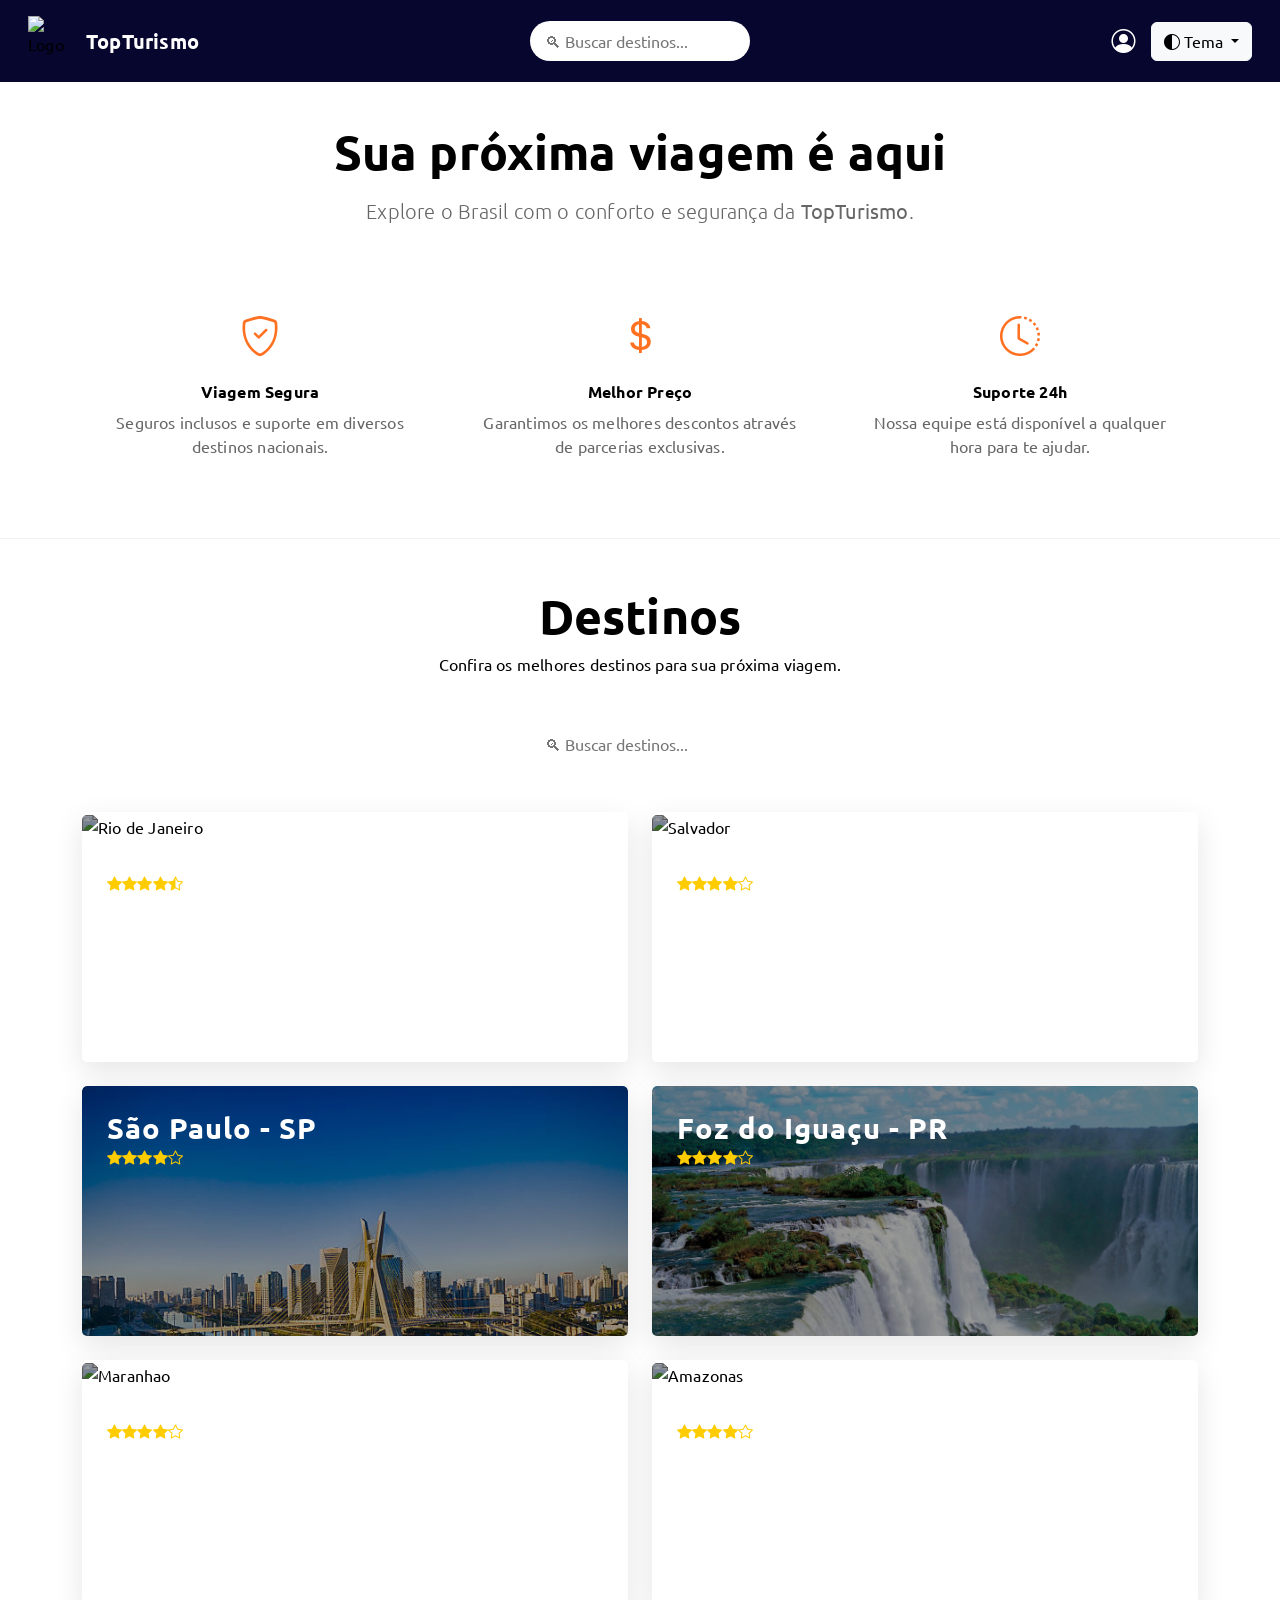
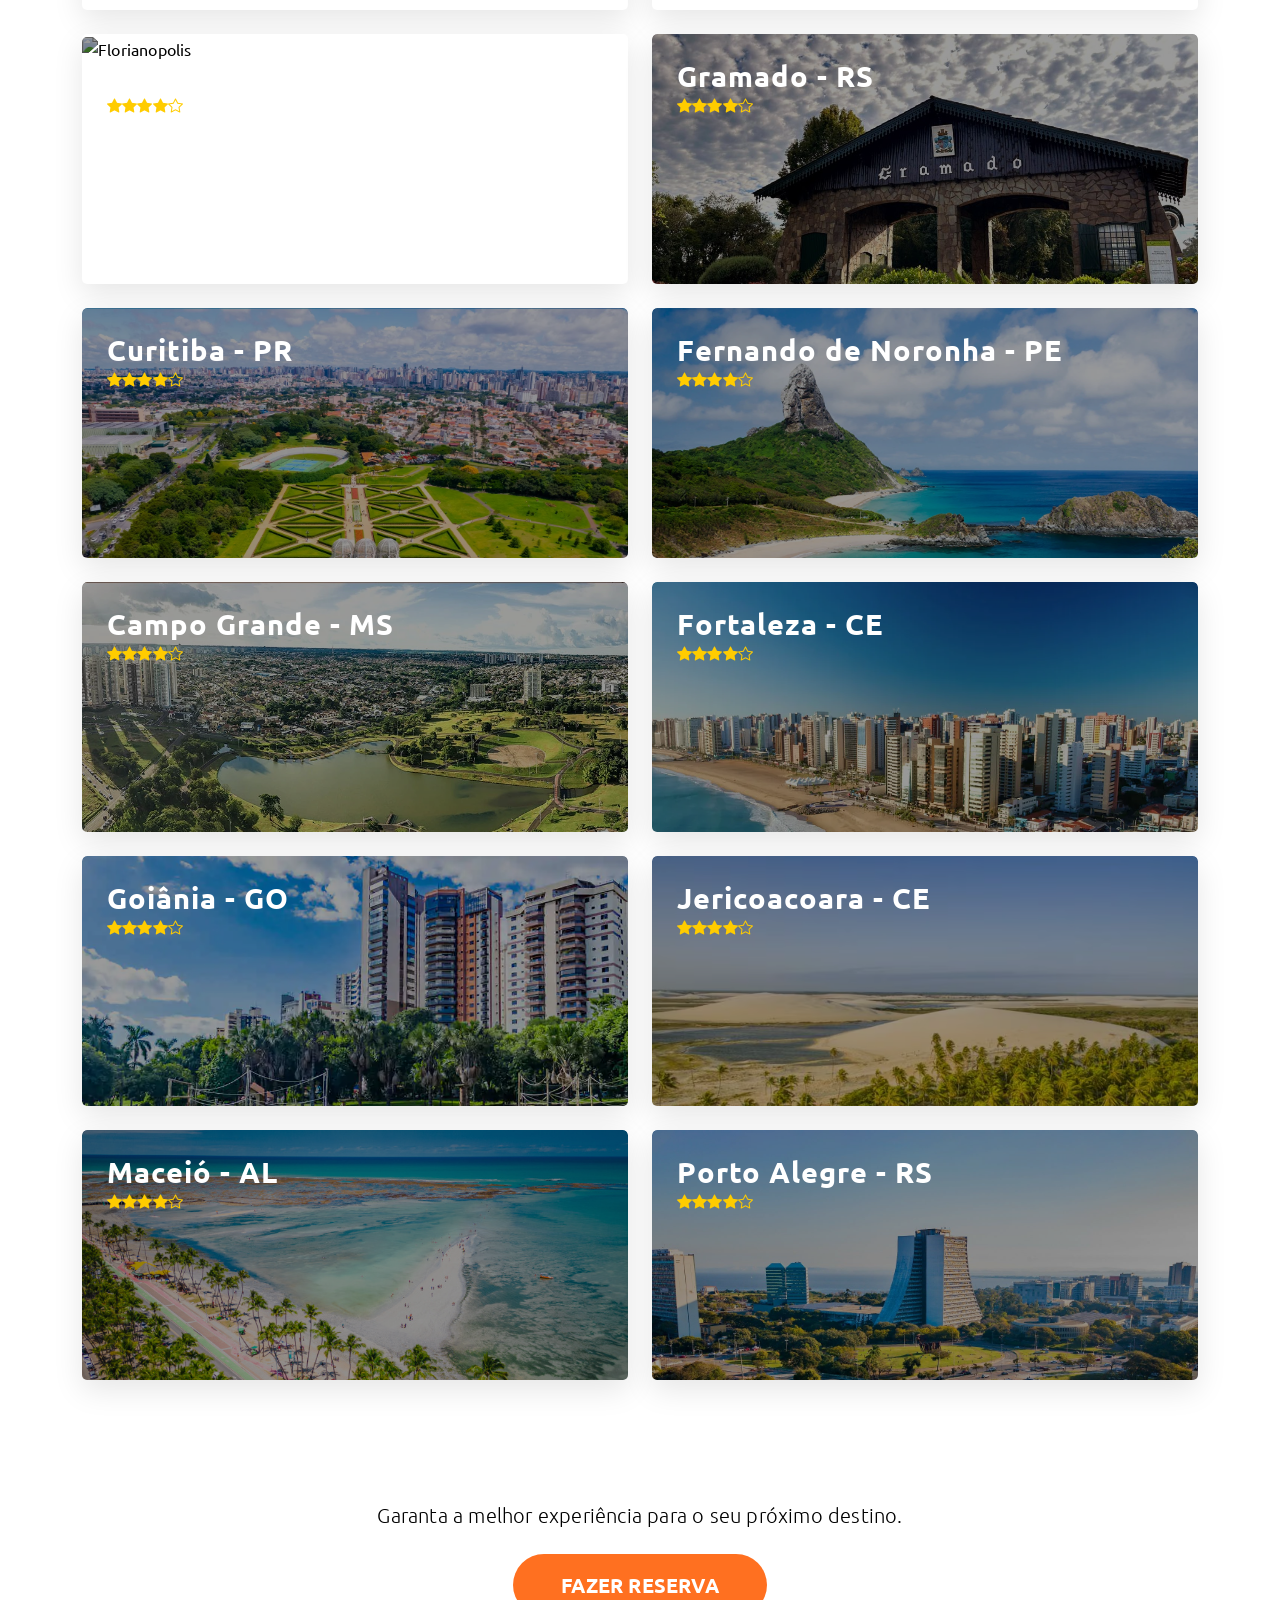
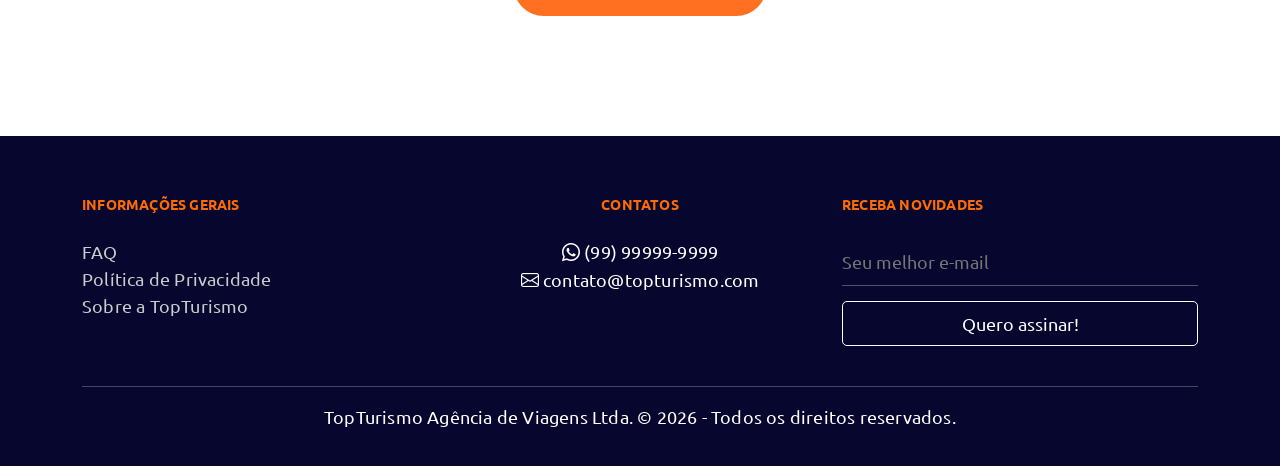
==== index.html @ 8eeac70b "Update index.html" ====
<!DOCTYPE html>
<html lang="pt-BR">

<head>
    <meta charset="UTF-8">
    <meta name="viewport" content="width=device-width, initial-scale=1.0">
    <link href="https://cdn.jsdelivr.net/npm/bootstrap@5.3.3/dist/css/bootstrap.min.css" rel="stylesheet">
    <link rel="stylesheet" href="./assets/css/style.css">
    <link rel="stylesheet" href="https://cdn.jsdelivr.net/npm/bootstrap-icons@1.11.3/font/bootstrap-icons.min.css">
    <link rel="shortcut icon" href="./assets/imagens/logo-favicon.ico" type="image/x-icon">
    <title>TopTurismo - Reserva de Viagens</title>
</head>

<body>
    <header>
        <nav class="navbar fixed-top navbar-expand-lg custom-bg p-3">
            <div class="container-fluid d-flex align-items-center flex-wrap">
                <div class="d-flex align-items-center">
                    <img src="./assets/imagens/logo-white.png" width="50" height="50" alt="Logo">
                    <a href="index.html" class="text-a ms-2 logo-texto">TopTurismo</a>
                </div>

                <div class="mx-auto busca-container">
                    <div class="busca-caixa">
                        <input type="text" placeholder="🔍︎ Buscar destinos...">
                    </div>
                </div>

                <div class="d-flex align-items-center ms-auto gap-3">
                    <a href="./pages/cadastro.html" class="text-white fs-4 user-icon">
                        <i class="bi bi-person-circle"></i>
                    </a>

                    <div class="dropdown">
                        <button class="btn btn-light dropdown-toggle" type="button" id="temaMenu"
                            data-bs-toggle="dropdown">
                            <i class="bi bi-circle-half"></i> Tema
                        </button>
                        <ul class="dropdown-menu dropdown-menu-end">
                            <li><a class="dropdown-item" onclick="setTheme('light')"><i
                                        class="bi bi-sun-fill me-2"></i>Claro</a></li>
                            <li><a class="dropdown-item" onclick="setTheme('dark')"><i
                                        class="bi bi-moon-fill me-2"></i>Escuro</a></li>
                        </ul>
                    </div>
                </div>
            </div>
        </nav>
    </header>

    <main>
        <section class="mt-5 p-0"> <!-- Carrossel -->
            <div id="myCarousel" class="carousel slide carousel-fade" data-bs-ride="carousel">
                <div class="carousel-indicators">
                    <button type="button" data-bs-target="#myCarousel" data-bs-slide-to="0" class="active"></button>
                    <button type="button" data-bs-target="#myCarousel" data-bs-slide-to="1"></button>
                    <button type="button" data-bs-target="#myCarousel" data-bs-slide-to="2"></button>
                    <button type="button" data-bs-target="#myCarousel" data-bs-slide-to="3"></button>
                    <button type="button" data-bs-target="#myCarousel" data-bs-slide-to="4"></button>
                    <button type="button" data-bs-target="#myCarousel" data-bs-slide-to="5"></button>
                </div>
                <div class="carousel-inner">
                    <div class="carousel-item active">
                        <img src="./assets/imagens/rio-de-janeiro.jpg" class="img-opacidade w-100" alt="Rio">
                        <div class="carousel-caption">
                            <h3>Rio de Janeiro</h3>
                        </div>
                    </div>
                    <div class="carousel-item">
                        <img src="./assets/imagens/salvador.jpg" class="img-opacidade w-100" alt="Salvador">
                        <div class="carousel-caption">
                            <h3>Salvador</h3>
                        </div>
                    </div>
                    <div class="carousel-item">
                        <img src="./assets/imagens/maranhao.jpg" class="img-opacidade w-100" alt="Maranhão">
                        <div class="carousel-caption">
                            <h3>Maranhão</h3>
                        </div>
                    </div>
                    <div class="carousel-item">
                        <img src="./assets/imagens/amazonia.jpg" class="img-opacidade w-100" alt="Maranhão">
                        <div class="carousel-caption">
                            <h3>Amazonas</h3>
                        </div>
                    </div>
                    <div class="carousel-item">
                        <img src="./assets/imagens/florianopolis.jpg" class="img-opacidade w-100" alt="Maranhão">
                        <div class="carousel-caption">
                            <h3>Santa Catarina</h3>
                        </div>
                    </div>
                    <div class="carousel-item">
                        <img src="./assets/imagens/parana.jpg" class="img-opacidade w-100" alt="Maranhão">
                        <div class="carousel-caption">
                            <h3>Paraná</h3>
                        </div>
                    </div>
                </div>
                <button class="carousel-control-prev" type="button" data-bs-target="#myCarousel" data-bs-slide="prev">
                    <span class="carousel-control-prev-icon"></span>
                </button>
                <button class="carousel-control-next" type="button" data-bs-target="#myCarousel" data-bs-slide="next">
                    <span class="carousel-control-next-icon"></span>
                </button>
            </div>
        </section>

        <section class="secao-intro py-5"> <!-- Seção introdutoria -->
            <div class="container text-center">
                <div class="row justify-content-center">
                    <div class="col-md-8 mb-5">
                        <h2 class="display-5 fw-bold secao-intro-h2">Sua próxima viagem é aqui</h2>
                        <p class="lead mt-3">Explore o Brasil com o conforto e segurança da <strong>TopTurismo</strong>.
                        </p>
                    </div>
                </div>

                <div class="row g-4">
                    <div class="col-md-4">
                        <div class="p-3">
                            <i class="bi bi-shield-check fs-1 text-custom-orange"></i>
                            <h4 class="mt-3">Viagem Segura</h4>
                            <p>Seguros inclusos e suporte em diversos destinos nacionais.</p>
                        </div>
                    </div>
                    <div class="col-md-4">
                        <div class="p-3">
                            <i class="bi bi-currency-dollar fs-1 text-custom-orange"></i>
                            <h4 class="mt-3">Melhor Preço</h4>
                            <p>Garantimos os melhores descontos através de parcerias exclusivas.</p>
                        </div>
                    </div>
                    <div class="col-md-4">
                        <div class="p-3">
                            <i class="bi bi-clock-history fs-1 text-custom-orange"></i>
                            <h4 class="mt-3">Suporte 24h</h4>
                            <p>Nossa equipe está disponível a qualquer hora para te ajudar.</p>
                        </div>
                    </div>
                </div>
            </div>
        </section>

        <section id="destinos" class="py-5"> <!-- Destinos -->
            <div class="container">
                <h2 class="display-5 fw-bold secao-intro-h2 text-center">Destinos</h2>
                <p class="text-center mb-5">Confira os melhores destinos para sua próxima viagem.</p>
                <div class="busca-caixa text-center mb-5">
                    <input type="text" placeholder="🔍︎ Buscar destinos...">
                </div>

                <div class="row">
                    <div class="col-md-6 mb-4"> <!-- Destino 1 -->
                        <div class="card h-100 card-destino-custom">
                            <div class="card-img-container">
                                <img class="card-img-top" src="./assets/imagens/rio-de-janeiro.jpg"
                                    alt="Rio de Janeiro">

                                <div class="card-info-fixa">
                                    <h5 class="nome-destino-overlay">Rio de Janeiro - RJ</h5>
                                    <div class="avaliacao-estrelas">
                                        <i class="bi bi-star-fill"></i><i class="bi bi-star-fill"></i><i
                                            class="bi bi-star-fill"></i><i class="bi bi-star-fill"></i><i
                                            class="bi bi-star-half"></i>
                                    </div>
                                </div>

                                <div class="card-overlay">
                                    <div class="overlay-conteudo">
                                        <p class="descricao-destino">
                                            A Cidade Maravilhosa te espera com o Cristo Redentor, praias icônicas como
                                            Copacabana e o pôr do sol inesquecível no Arpoador.
                                            <br> Brasília → Rio de Janeiro ≈ 932 km.
                                        </p>
                                        <a href="./pages/reservas.html" class="btn btn-custom">Reservar</a>
                                    </div>
                                </div>
                            </div>
                        </div>
                    </div>

                    <div class="col-md-6 mb-4"> <!-- Destino 2 -->
                        <div class="card h-100 card-destino-custom">
                            <div class="card-img-container">
                                <img class="card-img-top" src="./assets/imagens/salvador.jpg" alt="Salvador">

                                <div class="card-info-fixa">
                                    <h5 class="nome-destino-overlay">Salvador - BA</h5>
                                    <div class="avaliacao-estrelas">
                                        <i class="bi bi-star-fill"></i><i class="bi bi-star-fill"></i><i
                                            class="bi bi-star-fill"></i><i class="bi bi-star-fill"></i><i
                                            class="bi bi-star"></i>
                                    </div>
                                </div>

                                <div class="card-overlay">
                                    <div class="overlay-conteudo">
                                        <p class="descricao-destino">Mergulhe na energia da Bahia: do colorido histórico
                                            do Pelourinho à culinária única e as águas mornas da Praia do Forte. <br>
                                            Brasília → Salvador ≈ 1.058 km.</p>
                                        <a href="./pages/reservas.html" class="btn btn-custom">Reservar</a>
                                    </div>
                                </div>
                            </div>
                        </div>
                    </div>

                    <div class="col-md-6 mb-4"> <!-- Destino 3 -->
                        <div class="card h-100 card-destino-custom">
                            <div class="card-img-container">
                                <img class="card-img-top" src="./assets/imagens/sao-paulo.jpg" alt="Florianopolis">

                                <div class="card-info-fixa">
                                    <h5 class="nome-destino-overlay">São Paulo - SP</h5>
                                    <div class="avaliacao-estrelas">
                                        <i class="bi bi-star-fill"></i><i class="bi bi-star-fill"></i><i
                                            class="bi bi-star-fill"></i><i class="bi bi-star-fill"></i><i
                                            class="bi bi-star"></i>
                                    </div>
                                </div>

                                <div class="card-overlay">
                                    <div class="overlay-conteudo">
                                        <p class="descricao-destino">A capital que nunca para reúne a melhor gastronomia
                                            do país, cultura pulsante e um dos maiores polos financeiros da América
                                            Latina. <br> Brasília → São Paulo ≈ 875 km.</p>
                                        <a href="./pages/reservas.html" class="btn btn-custom">Reservar</a>
                                    </div>
                                </div>
                            </div>
                        </div>
                    </div>

                    <div class="col-md-6 mb-4"> <!-- Destino 4 -->
                        <div class="card h-100 card-destino-custom">
                            <div class="card-img-container">
                                <img class="card-img-top" src="./assets/imagens/foz-do-iguacu.png" alt="Parana">

                                <div class="card-info-fixa">
                                    <h5 class="nome-destino-overlay">Foz do Iguaçu - PR</h5>
                                    <div class="avaliacao-estrelas">
                                        <i class="bi bi-star-fill"></i><i class="bi bi-star-fill"></i><i
                                            class="bi bi-star-fill"></i><i class="bi bi-star-fill"></i><i
                                            class="bi bi-star"></i>
                                    </div>
                                </div>

                                <div class="card-overlay">
                                    <div class="overlay-conteudo">
                                        <p class="descricao-destino">Prepare-se para a força da natureza nas Cataratas
                                            do Iguaçu, uma das sete maravilhas do mundo, em uma experiência de tirar o
                                            fôlego. <br> Brasília → Foz do Iguaçu ≈ 1.276 km.</p>
                                        <a href="./pages/reservas.html" class="btn btn-custom">Reservar</a>
                                    </div>
                                </div>
                            </div>
                        </div>
                    </div>

                    <div class="col-md-6 mb-4"> <!-- Destino 5 -->
                        <div class="card h-100 card-destino-custom">
                            <div class="card-img-container">
                                <img class="card-img-top" src="./assets/imagens/maranhao.jpg" alt="Maranhao">

                                <div class="card-info-fixa">
                                    <h5 class="nome-destino-overlay">Lençois Maranhenses - MA</h5>
                                    <div class="avaliacao-estrelas">
                                        <i class="bi bi-star-fill"></i><i class="bi bi-star-fill"></i><i
                                            class="bi bi-star-fill"></i><i class="bi bi-star-fill"></i><i
                                            class="bi bi-star"></i>
                                    </div>
                                </div>

                                <div class="card-overlay">
                                    <div class="overlay-conteudo">
                                        <p class="descricao-destino">Um deserto de areias brancas repleto de lagoas
                                            cristalinas. Um cenário surreal e exclusivo no coração do Nordeste
                                            brasileiro. <br> Brasília → Lençois Maranhenses ≈ 1.526 km.</p>
                                        <a href="./pages/reservas.html" class="btn btn-custom">Reservar</a>
                                    </div>
                                </div>
                            </div>
                        </div>
                    </div>

                    <div class="col-md-6 mb-4"> <!-- Destino 6 -->
                        <div class="card h-100 card-destino-custom">
                            <div class="card-img-container">
                                <img class="card-img-top" src="./assets/imagens/amazonia.jpg" alt="Amazonas">

                                <div class="card-info-fixa">
                                    <h5 class="nome-destino-overlay">Manaus - AM</h5>
                                    <div class="avaliacao-estrelas">
                                        <i class="bi bi-star-fill"></i><i class="bi bi-star-fill"></i><i
                                            class="bi bi-star-fill"></i><i class="bi bi-star-fill"></i><i
                                            class="bi bi-star"></i>
                                    </div>
                                </div>

                                <div class="card-overlay">
                                    <div class="overlay-conteudo">
                                        <p class="descricao-destino">A porta de entrada para a maior floresta tropical
                                            do mundo. Conheça o Teatro Amazonas e o encontro mágico das águas. <br>
                                            Brasília → Manaus ≈ 1.937 km.</p>
                                        <a href="./pages/reservas.html" class="btn btn-custom">Reservar</a>
                                    </div>
                                </div>
                            </div>
                        </div>
                    </div>

                    <div class="col-md-6 mb-4"> <!-- Destino 7 -->
                        <div class="card h-100 card-destino-custom">
                            <div class="card-img-container">
                                <img class="card-img-top" src="./assets/imagens/florianopolis.jpg" alt="Florianopolis">

                                <div class="card-info-fixa">
                                    <h5 class="nome-destino-overlay">Florianópolis - SC</h5>
                                    <div class="avaliacao-estrelas">
                                        <i class="bi bi-star-fill"></i><i class="bi bi-star-fill"></i><i
                                            class="bi bi-star-fill"></i><i class="bi bi-star-fill"></i><i
                                            class="bi bi-star"></i>
                                    </div>
                                </div>

                                <div class="card-overlay">
                                    <div class="overlay-conteudo">
                                        <p class="descricao-destino">A Ilha da Magia combina infraestrutura moderna com
                                            mais de 40 praias paradisíacas, trilhas naturais e o melhor do surfe. <br>
                                            Brasília → Florianópolis ≈ 1.315 km.</p>
                                        <a href="./pages/reservas.html" class="btn btn-custom">Reservar</a>
                                    </div>
                                </div>
                            </div>
                        </div>
                    </div>

                    <div class="col-md-6 mb-4"> <!-- Destino 8 -->
                        <div class="card h-100 card-destino-custom">
                            <div class="card-img-container">
                                <img class="card-img-top" src="./assets/imagens/gramado.jpg" alt="Florianopolis">

                                <div class="card-info-fixa">
                                    <h5 class="nome-destino-overlay">Gramado - RS</h5>
                                    <div class="avaliacao-estrelas">
                                        <i class="bi bi-star-fill"></i><i class="bi bi-star-fill"></i><i
                                            class="bi bi-star-fill"></i><i class="bi bi-star-fill"></i><i
                                            class="bi bi-star"></i>
                                    </div>
                                </div>

                                <div class="card-overlay">
                                    <div class="overlay-conteudo">
                                        <p class="descricao-destino">A Suíça Brasileira encanta com clima frio,
                                            arquitetura europeia e paisagens inesquecíveis na Serra Gaúcha. <br>
                                            Brasília → Gramado ≈ 1.540 km.</p>
                                        <a href="./pages/reservas.html" class="btn btn-custom">Reservar</a>
                                    </div>
                                </div>
                            </div>
                        </div>
                    </div>

                    <div class="col-md-6 mb-4"> <!-- Destino 9 -->
                        <div class="card h-100 card-destino-custom">
                            <div class="card-img-container">
                                <img class="card-img-top" src="./assets/imagens/curitiba.png" alt="Florianopolis">

                                <div class="card-info-fixa">
                                    <h5 class="nome-destino-overlay">Curitiba - PR</h5>
                                    <div class="avaliacao-estrelas">
                                        <i class="bi bi-star-fill"></i><i class="bi bi-star-fill"></i><i
                                            class="bi bi-star-fill"></i><i class="bi bi-star-fill"></i><i
                                            class="bi bi-star"></i>
                                    </div>
                                </div>

                                <div class="card-overlay">
                                    <div class="overlay-conteudo">
                                        <p class="descricao-destino">Referência em urbanismo e qualidade de vida, reúne
                                            parques exuberantes e um inverno encantador.<br>
                                            Brasília → Curitiba ≈ 1.080 km.</p>
                                        <a href="./pages/reservas.html" class="btn btn-custom">Reservar</a>
                                    </div>
                                </div>
                            </div>
                        </div>
                    </div>

                    <div class="col-md-6 mb-4"> <!-- Destino 10 -->
                        <div class="card h-100 card-destino-custom">
                            <div class="card-img-container">
                                <img class="card-img-top" src="./assets/imagens/fernando-de-nornoha.png"
                                    alt="Florianopolis">

                                <div class="card-info-fixa">
                                    <h5 class="nome-destino-overlay">Fernando de Noronha - PE</h5>
                                    <div class="avaliacao-estrelas">
                                        <i class="bi bi-star-fill"></i><i class="bi bi-star-fill"></i><i
                                            class="bi bi-star-fill"></i><i class="bi bi-star-fill"></i><i
                                            class="bi bi-star"></i>
                                    </div>
                                </div>

                                <div class="card-overlay">
                                    <div class="overlay-conteudo">
                                        <p class="descricao-destino">Um paraíso brasileiro com praias cristalinas, vida
                                            marinha exuberante e paisagens de tirar o fôlego.<br>
                                            Brasília → Fernando de Noronha ≈ 2.155 km.</p>
                                        <a href="./pages/reservas.html" class="btn btn-custom">Reservar</a>
                                    </div>
                                </div>
                            </div>
                        </div>
                    </div>

                    <div class="col-md-6 mb-4"> <!-- Destino 11 -->
                        <div class="card h-100 card-destino-custom">
                            <div class="card-img-container">
                                <img class="card-img-top" src="./assets/imagens/campo-grande.png" alt="Campo Grande">

                                <div class="card-info-fixa">
                                    <h5 class="nome-destino-overlay">Campo Grande - MS</h5>
                                    <div class="avaliacao-estrelas">
                                        <i class="bi bi-star-fill"></i><i class="bi bi-star-fill"></i><i
                                            class="bi bi-star-fill"></i><i class="bi bi-star-fill"></i><i
                                            class="bi bi-star"></i>
                                    </div>
                                </div>

                                <div class="card-overlay">
                                    <div class="overlay-conteudo">
                                        <p class="descricao-destino">Porta de entrada para o Pantanal, combina natureza
                                            exuberante, ecoturismo e rica biodiversidade. <br> Brasília → Campo Grande ≈
                                            878 km.</p>
                                        <a href="./pages/reservas.html" class="btn btn-custom">Reservar</a>
                                    </div>
                                </div>
                            </div>
                        </div>
                    </div>

                    <div class="col-md-6 mb-4"> <!-- Destino 12 -->
                        <div class="card h-100 card-destino-custom">
                            <div class="card-img-container">
                                <img class="card-img-top" src="./assets/imagens/Fortaleza.png" alt="Fortaleza">

                                <div class="card-info-fixa">
                                    <h5 class="nome-destino-overlay">Fortaleza - CE</h5>
                                    <div class="avaliacao-estrelas">
                                        <i class="bi bi-star-fill"></i><i class="bi bi-star-fill"></i><i
                                            class="bi bi-star-fill"></i><i class="bi bi-star-fill"></i><i
                                            class="bi bi-star"></i>
                                    </div>
                                </div>

                                <div class="card-overlay">
                                    <div class="overlay-conteudo">
                                        <p class="descricao-destino">A capital do sol encanta com praias vibrantes,
                                            falésias coloridas e a alegria do povo cearense.<br>
                                            Brasília → Fortaleza ≈ 1.688 km.</p>
                                        <a href="./pages/reservas.html" class="btn btn-custom">Reservar</a>
                                    </div>
                                </div>
                            </div>
                        </div>
                    </div>

                    <div class="col-md-6 mb-4"> <!-- Destino 13 -->
                        <div class="card h-100 card-destino-custom">
                            <div class="card-img-container">
                                <img class="card-img-top" src="./assets/imagens/Goiania.png" alt="Goiânia">

                                <div class="card-info-fixa">
                                    <h5 class="nome-destino-overlay">Goiânia - GO</h5>
                                    <div class="avaliacao-estrelas">
                                        <i class="bi bi-star-fill"></i><i class="bi bi-star-fill"></i><i
                                            class="bi bi-star-fill"></i><i class="bi bi-star-fill"></i><i
                                            class="bi bi-star"></i>
                                    </div>
                                </div>

                                <div class="card-overlay">
                                    <div class="overlay-conteudo">
                                        <p class="descricao-destino">Cidade arborizada que une boa gastronomia,
                                            qualidade de vida e clima acolhedor no coração do Brasil. <br>
                                            Brasília → Goiânia ≈ 200 km.</p>
                                        <a href="./pages/reservas.html" class="btn btn-custom">Reservar</a>
                                    </div>
                                </div>
                            </div>
                        </div>
                    </div>

                    <div class="col-md-6 mb-4"> <!-- Destino 14 -->
                        <div class="card h-100 card-destino-custom">
                            <div class="card-img-container">
                                <img class="card-img-top" src="./assets/imagens/Jericoacoara.png" alt="Jericoacoara">

                                <div class="card-info-fixa">
                                    <h5 class="nome-destino-overlay">Jericoacoara - CE</h5>
                                    <div class="avaliacao-estrelas">
                                        <i class="bi bi-star-fill"></i><i class="bi bi-star-fill"></i><i
                                            class="bi bi-star-fill"></i><i class="bi bi-star-fill"></i><i
                                            class="bi bi-star"></i>
                                    </div>
                                </div>

                                <div class="card-overlay">
                                    <div class="overlay-conteudo">
                                        <p class="descricao-destino">Vilarejo paradisíaco cercado por dunas, lagoas
                                            cristalinas e um pôr do sol inesquecível. <br>
                                            Brasília → Jericoacoara ≈ 1.650 km.</p>
                                        <a href="./pages/reservas.html" class="btn btn-custom">Reservar</a>
                                    </div>
                                </div>
                            </div>
                        </div>
                    </div>

                    <div class="col-md-6 mb-4"> <!-- Destino 15 -->
                        <div class="card h-100 card-destino-custom">
                            <div class="card-img-container">
                                <img class="card-img-top" src="./assets/imagens/maceio.jpg" alt="Meceió">

                                <div class="card-info-fixa">
                                    <h5 class="nome-destino-overlay">Maceió - AL</h5>
                                    <div class="avaliacao-estrelas">
                                        <i class="bi bi-star-fill"></i><i class="bi bi-star-fill"></i><i
                                            class="bi bi-star-fill"></i><i class="bi bi-star-fill"></i><i
                                            class="bi bi-star"></i>
                                    </div>
                                </div>

                                <div class="card-overlay">
                                    <div class="overlay-conteudo">
                                        <p class="descricao-destino">O Caribe brasileiro impressiona com águas
                                            azul-esverdeadas, piscinas naturais e praias paradisíacas.<br>
                                            Brasília → Maceió ≈ 1.485 km.</p>
                                        <a href="./pages/reservas.html" class="btn btn-custom">Reservar</a>
                                    </div>
                                </div>
                            </div>
                        </div>
                    </div>

                    <div class="col-md-6 mb-4"> <!-- Destino 16 -->
                        <div class="card h-100 card-destino-custom">
                            <div class="card-img-container">
                                <img class="card-img-top" src="./assets/imagens/porto-alegre.jpg" alt="Porto Alegre">

                                <div class="card-info-fixa">
                                    <h5 class="nome-destino-overlay">Porto Alegre - RS</h5>
                                    <div class="avaliacao-estrelas">
                                        <i class="bi bi-star-fill"></i><i class="bi bi-star-fill"></i><i
                                            class="bi bi-star-fill"></i><i class="bi bi-star-fill"></i><i
                                            class="bi bi-star"></i>
                                    </div>
                                </div>

                                <div class="card-overlay">
                                    <div class="overlay-conteudo">
                                        <p class="descricao-destino">A capital gaúcha reúne tradição, excelente
                                            gastronomia e acesso às famosas vinícolas da Serra.<br>
                                            Brasília → Porto Alegre ≈ 1.620 km.</p>
                                        <a href="./pages/reservas.html" class="btn btn-custom">Reservar</a>
                                    </div>
                                </div>
                            </div>
                        </div>
                    </div>

                </div>
            </div>

        </section>

        <section class="text-center py-5 mb-5" id="reservar">
            <div class="container">
                <div class="row justify-content-center">
                    <div class="col-md-8">
                        <p class="lead mb-4">Garanta a melhor experiência para o seu próximo destino.</p>

                        <a class="btn btn-lg text-white btn-custom px-5 py-3 mb-4" href="./pages/reservas.html">
                            FAZER RESERVA
                        </a>
                    </div>
                </div>
            </div>
        </section>
    </main>

    <footer class="footer-principal">
        <div class="container">
            <div class="row">
                <div class="col-md-4 mb-4">
                    <h5>Informações Gerais</h5>
                    <ul class="footer-links">
                        <li><a href="#">FAQ</a></li>
                        <li><a href="#">Política de Privacidade</a></li>
                        <li><a href="#">Sobre a TopTurismo</a></li>
                    </ul>
                </div>
                <div class="col-md-4 mb-4 text-center">
                    <h5>Contatos</h5>
                    <div class="footer-contato-item"><i class="bi bi-whatsapp"></i> (99) 99999-9999</div>
                    <div class="footer-contato-item"><i class="bi bi-envelope"></i> contato@topturismo.com</div>
                </div>
                <div class="col-md-4 mb-4">
                    <h5>Receba Novidades</h5>
                    <div class="newsletter-form">
                        <input type="email" placeholder="Seu melhor e-mail" class="footer-input">
                        <button class="footer-btn">Quero assinar!</button>
                    </div>
                </div>
            </div>
            <hr class="footer-divisor">
            <div class="text-center footer-bottom">
                <p>TopTurismo Agência de Viagens Ltda. &copy; 2026 - Todos os direitos reservados.</p>
            </div>
        </div>
    </footer>

    <script src="https://cdn.jsdelivr.net/npm/bootstrap@5.3.3/dist/js/bootstrap.bundle.min.js"></script>
    <script src="./assets/js/script.js"></script>
</body>

</html>
---- assets/css/style.css ----
@import url('https://fonts.googleapis.com/css2?family=Ubuntu:wght@300;400;500;700&display=swap');

:root {
  --bg: #ffffff;
  --text: #000000;
  --primary: #070F1F;
  --primary-hover: #06062e;
  --card-bg: #ffffff;
  --btn-bg: #FF6B00;
  --btn-hover: var(--primary-hover);
  --bg-mobile: #fff;
  --border: #000000;
}

.dark-mode {
  --bg: #000000;
  --text: #f5f5f5;
  --primary: #070F1F;
  --primary-hover: #06062e;
  --card-bg: #1A1F2C;
  --btn-bg: #FF6B00;
  --btn-hover: var(--primary-hover);
  --bg-mobile: #070F1F;
  --border: #fff;
}

body {
  background-color: var(--bg);
  color: var(--text);
  font-family: 'Ubuntu', sans-serif;
  margin: 0;
  letter-spacing: 0.2px;
}

.navbar,
.custom-bg {
  background-color: var(--primary-hover) !important;
}

.busca-container {
  position: absolute;
  left: 50%;
  transform: translateX(-50%);
}

.text-a {
  color: #fff;
  text-decoration: none;
  font-size: 20px;
  font-weight: 600;
  font-family: 'Ubuntu', sans-serif;
}

.logo-texto {
  color: #fff;
}

.logo-texto:hover {
  color: #fff;
}

.busca-caixa input {
  padding: 8px 15px;
  border-radius: 20px;
  border: none;
  outline: none;
  width: 220px;
  transition: 0.3s;
}

.busca-caixa input:focus {
  width: 260px;
}

.user-icon {
  transition: 0.3s;
  display: flex;
  align-items: center;
  text-decoration: none;
}

.user-icon:hover {
  color: var(--btn-bg) !important;
}

.dropdown-menu {
  background-color: var(--primary);
  color: var(--text);
  border-color: var(--primary);
}

.dropdown-item {
  color: white;
}

.dropdown-item:hover,
.dropdown-menu:hover {
  color: var(--btn-bg);
}

.img-opacidade {
  filter: brightness(60%);
}

.carousel-item img {
  transition: transform 1s;
}

.carousel-caption {
  top: 50%;
  bottom: auto;
  transform: translateY(-50%);
  text-align: center;
  padding: 0 10px;
}

.carousel-caption h3 {
  font-size: clamp(2rem, 10vw, 5rem);
  letter-spacing: 1px;
  text-shadow: 2px 2px 10px rgba(0, 0, 0, 0.7);
  margin: 0;
}

.btn-custom {
  background-color: #ff7020;
  border-radius: 40px;
  padding: 10px;
  transition: 0.3s;
  border: none;
  color: white;
  font-weight: bold;
}

.btn-custom:hover {
  background-color: var(--btn-hover);
  color: white;
}

.secao-intro {
  background-color: var(--bg);
  border-bottom: 1px solid rgba(0, 0, 0, 0.05);
}

.text-custom-orange {
  color: #ff7020;
}

.secao-intro-h2,
.secao-intro h4 {
  color: var(--text);
}

.secao-intro h4 {
  font-weight: 700;
  font-size: 1rem;
}

.secao-intro p {
  color: #666;
}

.dark-mode .secao-intro p {
  color: #bbb;
}

#destinos a {
  text-transform: uppercase;
}

.card-destino-custom {
  border: none !important;
  border-radius: 5px !important;
  overflow: hidden;
  position: relative;
  box-shadow: 0 10px 30px rgba(0, 0, 0, 0.1);
  background-color: var(--card-bg);
}

.card-img-container {
  position: relative;
  width: 100%;
  overflow: hidden;
  height: 250px;

}

.card-img-top {
  width: 100%;
  height: 400px;
  object-fit: cover;
  filter: brightness(60%);
}

.card-info-fixa {
  position: absolute;
  top: 0;
  left: 0;
  width: 100%;
  padding: 25px;
  z-index: 2;
}

.nome-destino-overlay {
  color: #ffffff !important;
  font-weight: 700;
  font-size: clamp(1.2rem, 4vw, 1.8rem);
  margin: 0;
  letter-spacing: 1px;
}

.avaliacao-estrelas {
  color: #ffcc00;
  font-size: 15px;
}

.card-overlay {
  position: absolute;
  top: 0;
  left: 0;
  width: 100%;
  height: 100%;
  background: rgba(0, 0, 0, 0.89);
  display: flex;
  justify-content: center;
  align-items: center;
  opacity: 0;
  transition: opacity 0.3s;
  z-index: 3;
  padding: 30px;
}

.card-img-container:hover .card-overlay {
  opacity: 1;
}

.overlay-conteudo {
  text-align: center;
  transform: translateY(20px);
  transition: transform 0.4s ease;
}

.descricao-destino {
  color: #ffffff;
  font-size: 1rem;
  margin-bottom: 25px;
  line-height: 1.5;
}

a {
  color: var(--text);
  text-decoration: none;
}

a:hover {
  color: #0e0d57;
}

.form-label {
  color: #ff7020;
  text-transform: uppercase;
  font-weight: bold;
}

.form-control,
.form-select {
  background-color: var(--bg);
  border-radius: 20px;
  padding: 15px;
}

.form-control:focus,
.form-select:focus {
  border-color: var(--btn-bg);
}

.btn-voltar:hover {
  color: var(--btn-bg);
}

#reservaForm {
  background-color: var(--card-bg);
  padding: 20px;
  margin-top: 100px;
  margin-bottom: 30px;
  border-radius: 10px;
}

.dark-mode .form-control,
.dark-mode .form-select {
  background-color: var(--primary);
  color: var(--text);
}

.form-control::placeholder {
  color: #000000;
  opacity: 0.7;
}

.dark-mode .form-control::placeholder {
  color: #ffffff;
  opacity: 0.7;
}

#resultado {
  background-color: var(--bg-mobile);
  margin: 0 20px;
  border-radius: 10px;
  padding: 10px;
  color: var(--text);
  width: 460px;
}

#erro {
  color: rgb(236, 81, 81);
  padding: 10px;
  border-radius: 10px;
}

.pagina-reservas {
  background-color: rgba(189, 189, 189, 0.514);
}

.dark-mode.pagina-reservas {
  background-color: #050505;
}



.card {
  background-color: var(--card-bg);
  color: var(--text);
  box-shadow: 0 10px 30px rgba(0, 0, 0, 0.1);
}

.profile-header {
  background-color: var(--card-bg);
  border-bottom: 1px solid rgba(0, 0, 0, 0.1);
  padding: 60px 0;
  margin-top: 80px;
}

.dark-mode .profile-header {
  border-bottom: 1px solid rgba(255, 255, 255, 0.1);
}

.profile-img-container {
  position: relative;
  width: 120px;
  height: 120px;
  margin: 0 auto;
}

.profile-img-container i {
  font-size: 100px;
  color: var(--btn-bg);
}

.edit-photo-btn {
  position: absolute;
  bottom: 5px;
  right: 5px;
  background-color: var(--primary);
  color: white;
  border-radius: 50%;
  width: 35px;
  height: 35px;
  display: flex;
  align-items: center;
  justify-content: center;
  border: 2px solid var(--bg);
  transition: 0.3s;
}

.edit-photo-btn:hover {
  background-color: var(--btn-bg);
}

.list-group-item {
  background-color: var(--card-bg);
  color: var(--text);
  border: 1px solid rgba(0, 0, 0, 0.05);
  padding: 15px 20px;
  transition: 0.3s;
}

.list-group-item.active {
  background-color: var(--btn-bg) !important;
  border-color: var(--btn-bg) !important;
}

.list-group-item:hover:not(.active) {
  background-color: var(--primary);
  color: white;
}

.reserva-card {
  border-left: 5px solid var(--btn-bg);
  transition: 0.3s;
}

.reserva-card:hover {
  transform: translateX(5px);
}

.footer-principal {
  background-color: var(--primary-hover);
  color: #ffffff;
  padding: 60px 0 20px 0;
  font-size: 18px;
}

.footer-principal h5 {
  font-size: 0.85rem;
  font-weight: 700;
  text-transform: uppercase;
  color: var(--btn-bg);
  margin-bottom: 25px;
}

.footer-links {
  list-style: none;
  padding: 0;
}

.footer-links a {
  color: #ccc !important;
  transition: 0.3s;
}

.social-icons-pro i {
  color: white;
}

.footer-links a:hover {
  color: #fff !important;
  padding-left: 5px;
}

.footer-input {
  background: transparent;
  border: none;
  border-bottom: 1px solid rgba(255, 255, 255, 0.3);
  color: #fff;
  width: 100%;
  padding: 10px 0;
  margin-bottom: 15px;
  outline: none;
}

.footer-input:focus {
  border-bottom-color: var(--btn-bg);
}

.footer-btn {
  background: transparent;
  border: 1px solid #fff;
  color: #fff;
  padding: 8px 20px;
  border-radius: 5px;
  width: 100%;
  transition: 0.3s;
}

.footer-btn:hover {
  background: #fff;
  color: var(--primary-hover);
}

/* Mobile */
@media (max-width: 768px) {
  .img-opacidade {
    height: 400px;
    object-fit: cover;
  }

  .carousel-item img {
    height: 300px;
    object-fit: cover;
  }

  .logo-texto {
    display: none;
  }

  .busca-caixa input,
  .busca-caixa input:focus {
    width: 100px;
  }

  nav {
    background-color: var(--primary);
    padding: 1px;
  }

  .card-img-top {
    height: 250px;
  }

  .descricao-destino {
    color: #ffffff;
    font-size: 0.9rem;
    margin-bottom: 25px;
    line-height: 1.5;
  }

  #reservaForm {
    margin: 10px;
  }

  .form-info {
    margin-top: 60px;
  }
}
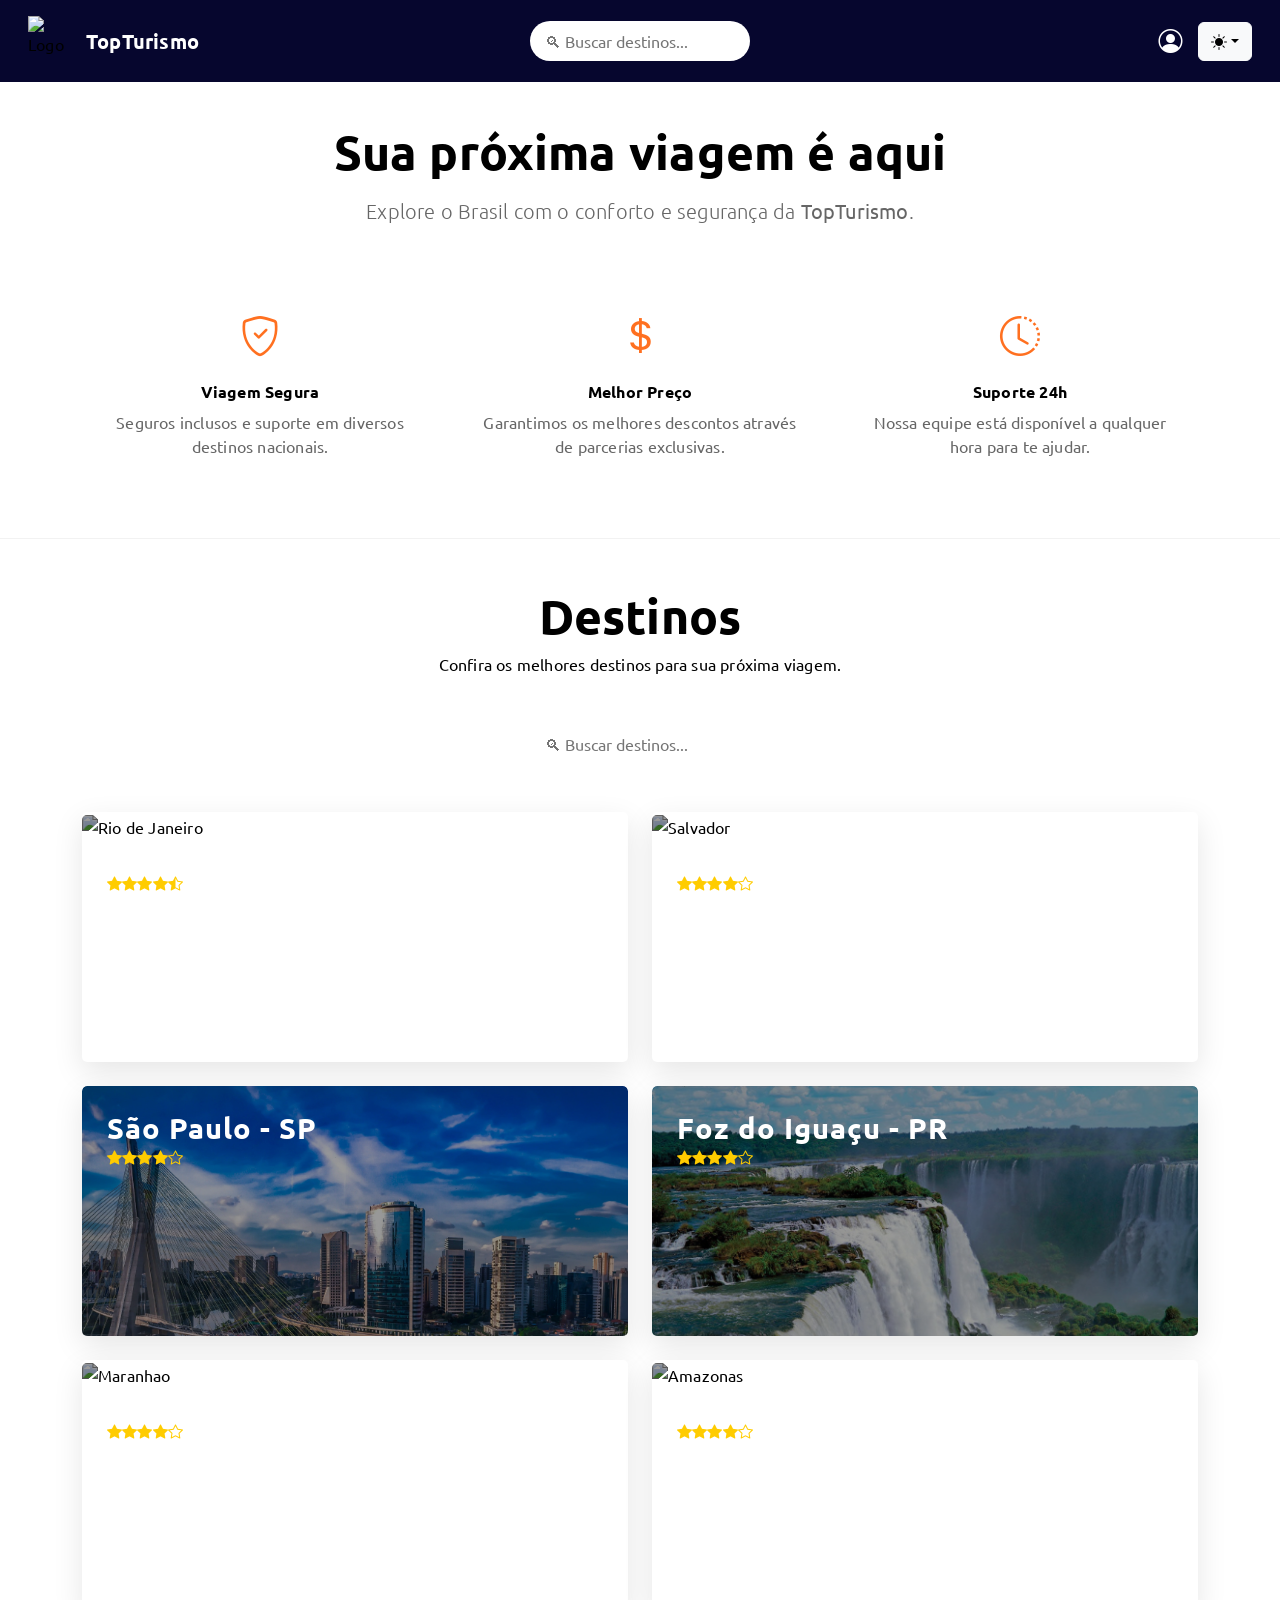
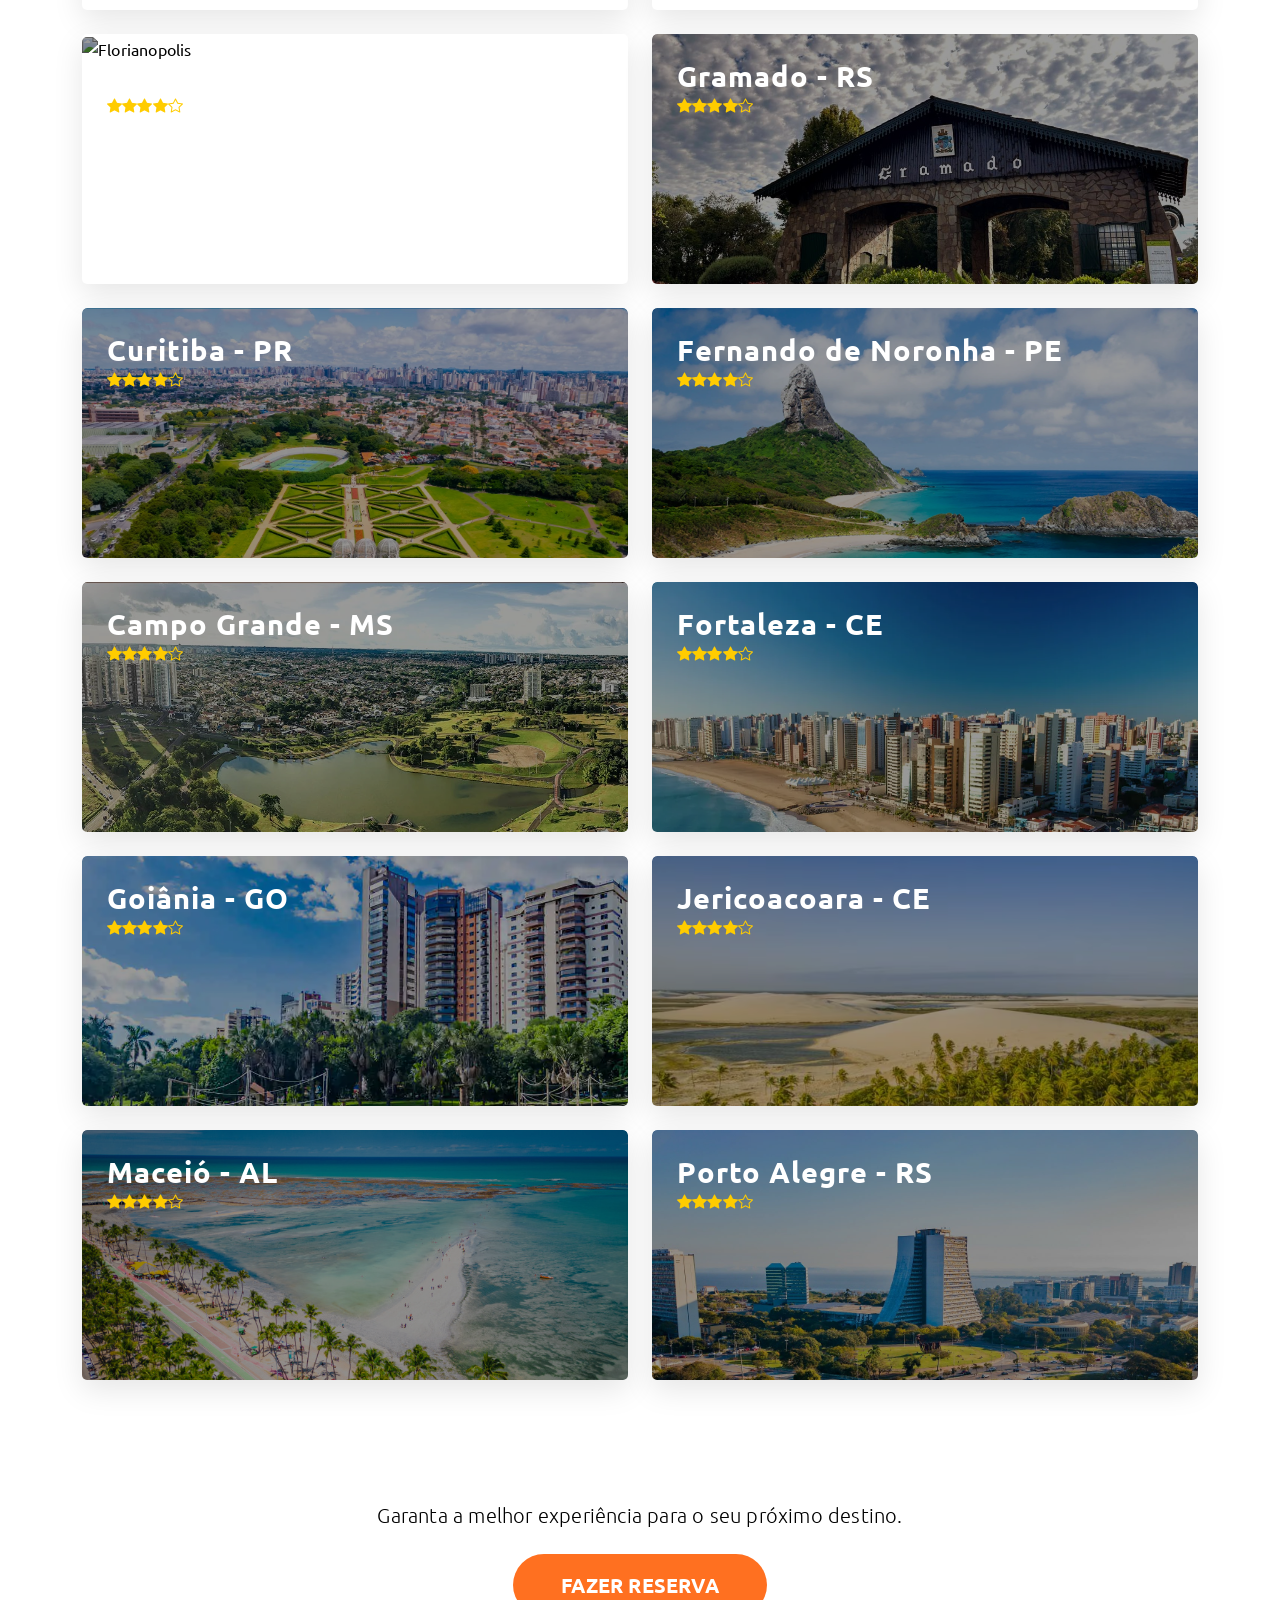
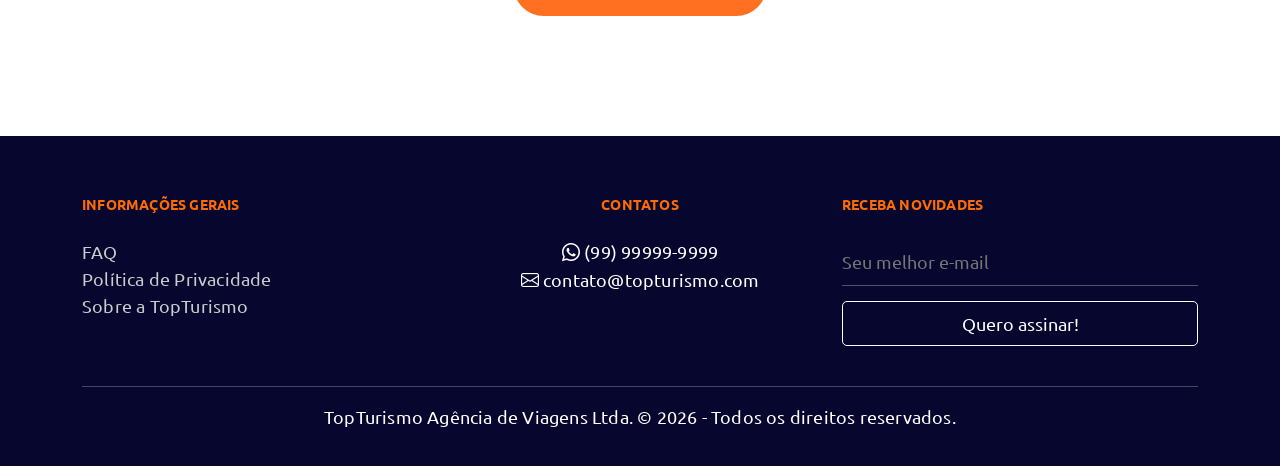
==== commit 9b63dd5d: "atualiza imagens nos cards" ====
--- a/index.html
+++ b/index.html
@@ -67,33 +67,33 @@
                         </div>
                     </div>
                     <div class="carousel-item">
-                        <img src="./assets/imagens/salvador.jpg" class="img-opacidade w-100" alt="Salvador">
+                        <img src="./assets/imagens/maceio.jpg" class="img-opacidade w-100" alt="Salvador">
                         <div class="carousel-caption">
-                            <h3>Salvador</h3>
+                            <h3>Maceió</h3>
                         </div>
                     </div>
                     <div class="carousel-item">
-                        <img src="./assets/imagens/maranhao.jpg" class="img-opacidade w-100" alt="Maranhão">
+                        <img src="./assets/imagens/foz-do-iguacu.jpg" class="img-opacidade w-100" alt="Maranhão">
                         <div class="carousel-caption">
-                            <h3>Maranhão</h3>
+                            <h3>Foz do Iguaçu</h3>
                         </div>
                     </div>
                     <div class="carousel-item">
                         <img src="./assets/imagens/amazonia.jpg" class="img-opacidade w-100" alt="Maranhão">
                         <div class="carousel-caption">
-                            <h3>Amazonas</h3>
+                            <h3>Manaus</h3>
                         </div>
                     </div>
                     <div class="carousel-item">
-                        <img src="./assets/imagens/florianopolis.jpg" class="img-opacidade w-100" alt="Maranhão">
+                        <img src="./assets/imagens/sao-paulo.jpg" class="img-opacidade w-100" alt="Maranhão">
                         <div class="carousel-caption">
-                            <h3>Santa Catarina</h3>
+                            <h3>São Paulo</h3>
                         </div>
                     </div>
                     <div class="carousel-item">
-                        <img src="./assets/imagens/parana.jpg" class="img-opacidade w-100" alt="Maranhão">
+                        <img src="./assets/imagens/gramado.jpg" class="img-opacidade w-100" alt="Maranhão">
                         <div class="carousel-caption">
-                            <h3>Paraná</h3>
+                            <h3>Gramado</h3>
                         </div>
                     </div>
                 </div>
@@ -209,7 +209,7 @@
                     <div class="col-md-6 mb-4"> <!-- Destino 3 -->
                         <div class="card h-100 card-destino-custom">
                             <div class="card-img-container">
-                                <img class="card-img-top" src="./assets/imagens/sao-paulo.jpg" alt="Florianopolis">
+                                <img class="card-img-top" src="./assets/imagens/sao-paulo-card.jpg" alt="Florianopolis">
 
                                 <div class="card-info-fixa">
                                     <h5 class="nome-destino-overlay">São Paulo - SP</h5>
@@ -235,7 +235,7 @@
                     <div class="col-md-6 mb-4"> <!-- Destino 4 -->
                         <div class="card h-100 card-destino-custom">
                             <div class="card-img-container">
-                                <img class="card-img-top" src="./assets/imagens/foz-do-iguacu.png" alt="Parana">
+                                <img class="card-img-top" src="./assets/imagens/foz-do-iguacu-card.png" alt="Parana">
 
                                 <div class="card-info-fixa">
                                     <h5 class="nome-destino-overlay">Foz do Iguaçu - PR</h5>
@@ -339,7 +339,7 @@
                     <div class="col-md-6 mb-4"> <!-- Destino 8 -->
                         <div class="card h-100 card-destino-custom">
                             <div class="card-img-container">
-                                <img class="card-img-top" src="./assets/imagens/gramado.jpg" alt="Florianopolis">
+                                <img class="card-img-top" src="./assets/imagens/gramado-card.jpg" alt="Florianopolis">
 
                                 <div class="card-info-fixa">
                                     <h5 class="nome-destino-overlay">Gramado - RS</h5>
@@ -522,7 +522,7 @@
                     <div class="col-md-6 mb-4"> <!-- Destino 15 -->
                         <div class="card h-100 card-destino-custom">
                             <div class="card-img-container">
-                                <img class="card-img-top" src="./assets/imagens/maceio.jpg" alt="Meceió">
+                                <img class="card-img-top" src="./assets/imagens/maceio-card.jpg" alt="Meceió">
 
                                 <div class="card-info-fixa">
                                     <h5 class="nome-destino-overlay">Maceió - AL</h5>
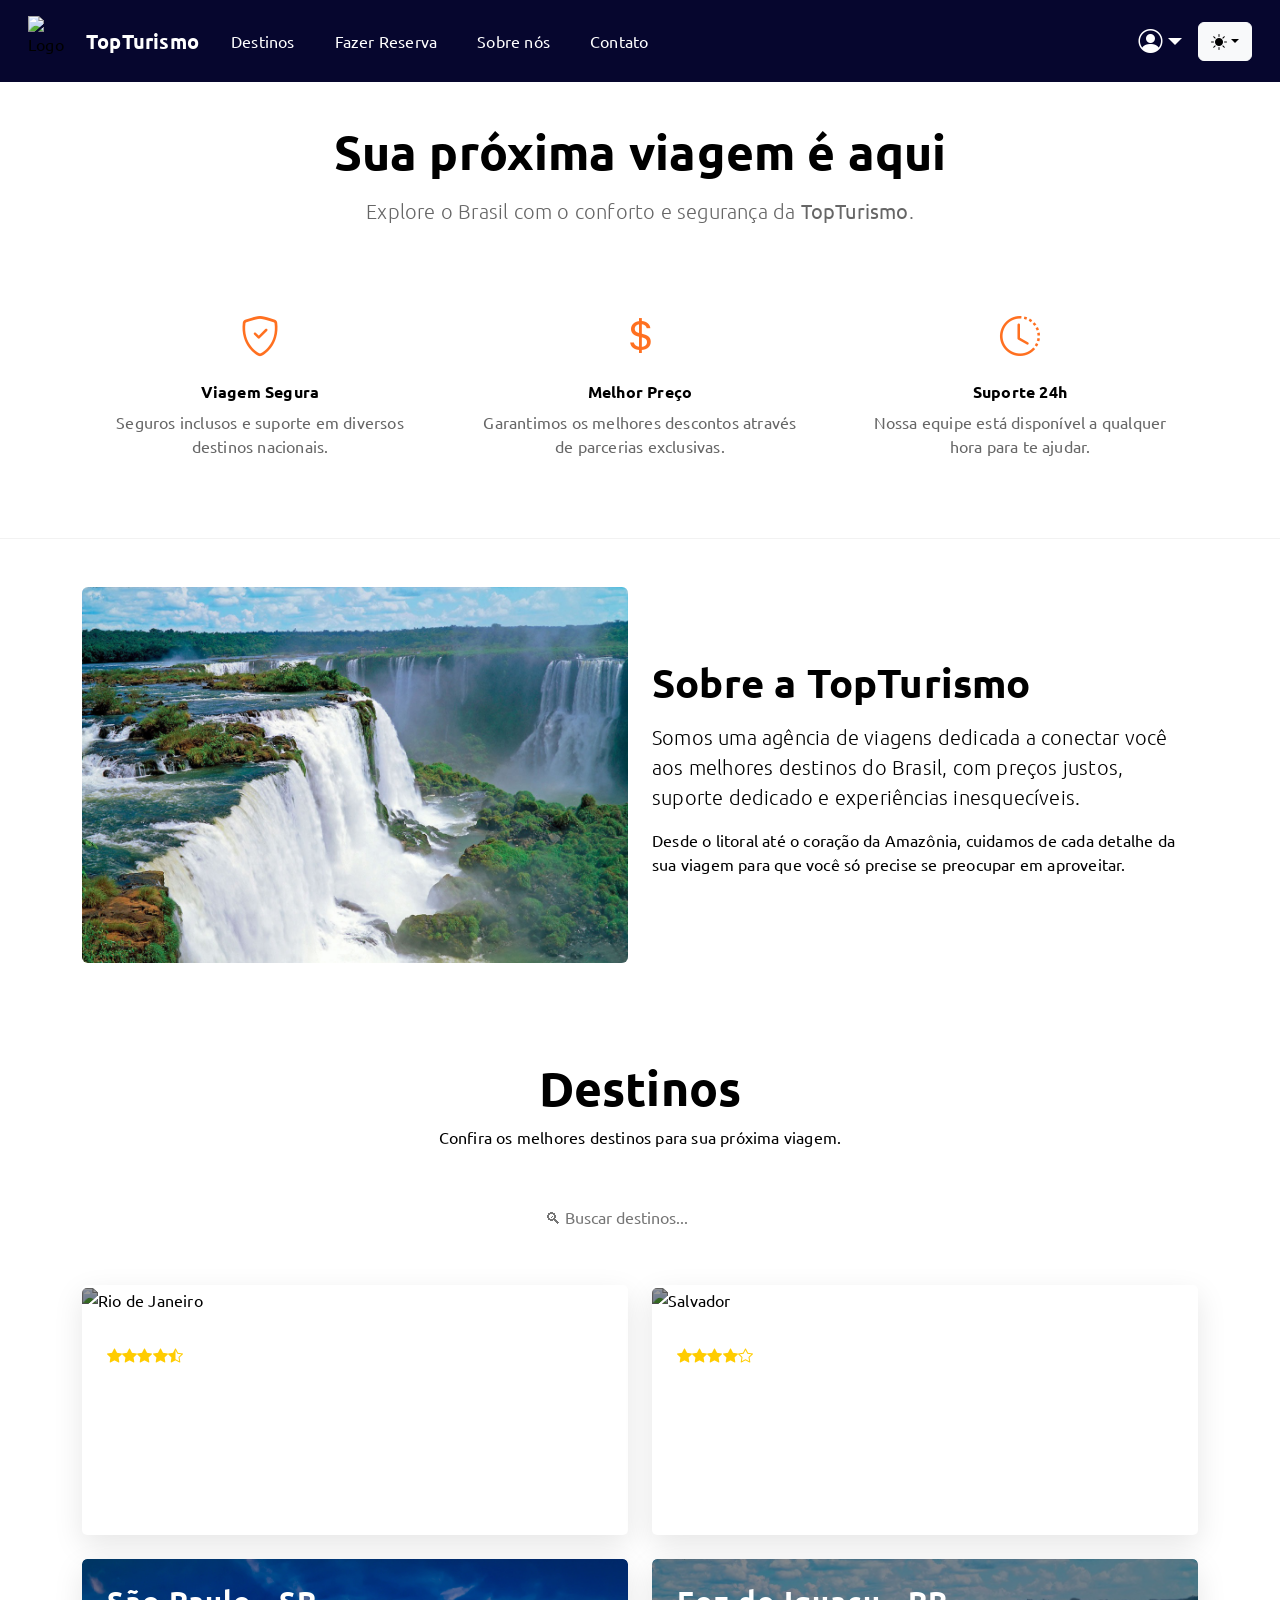
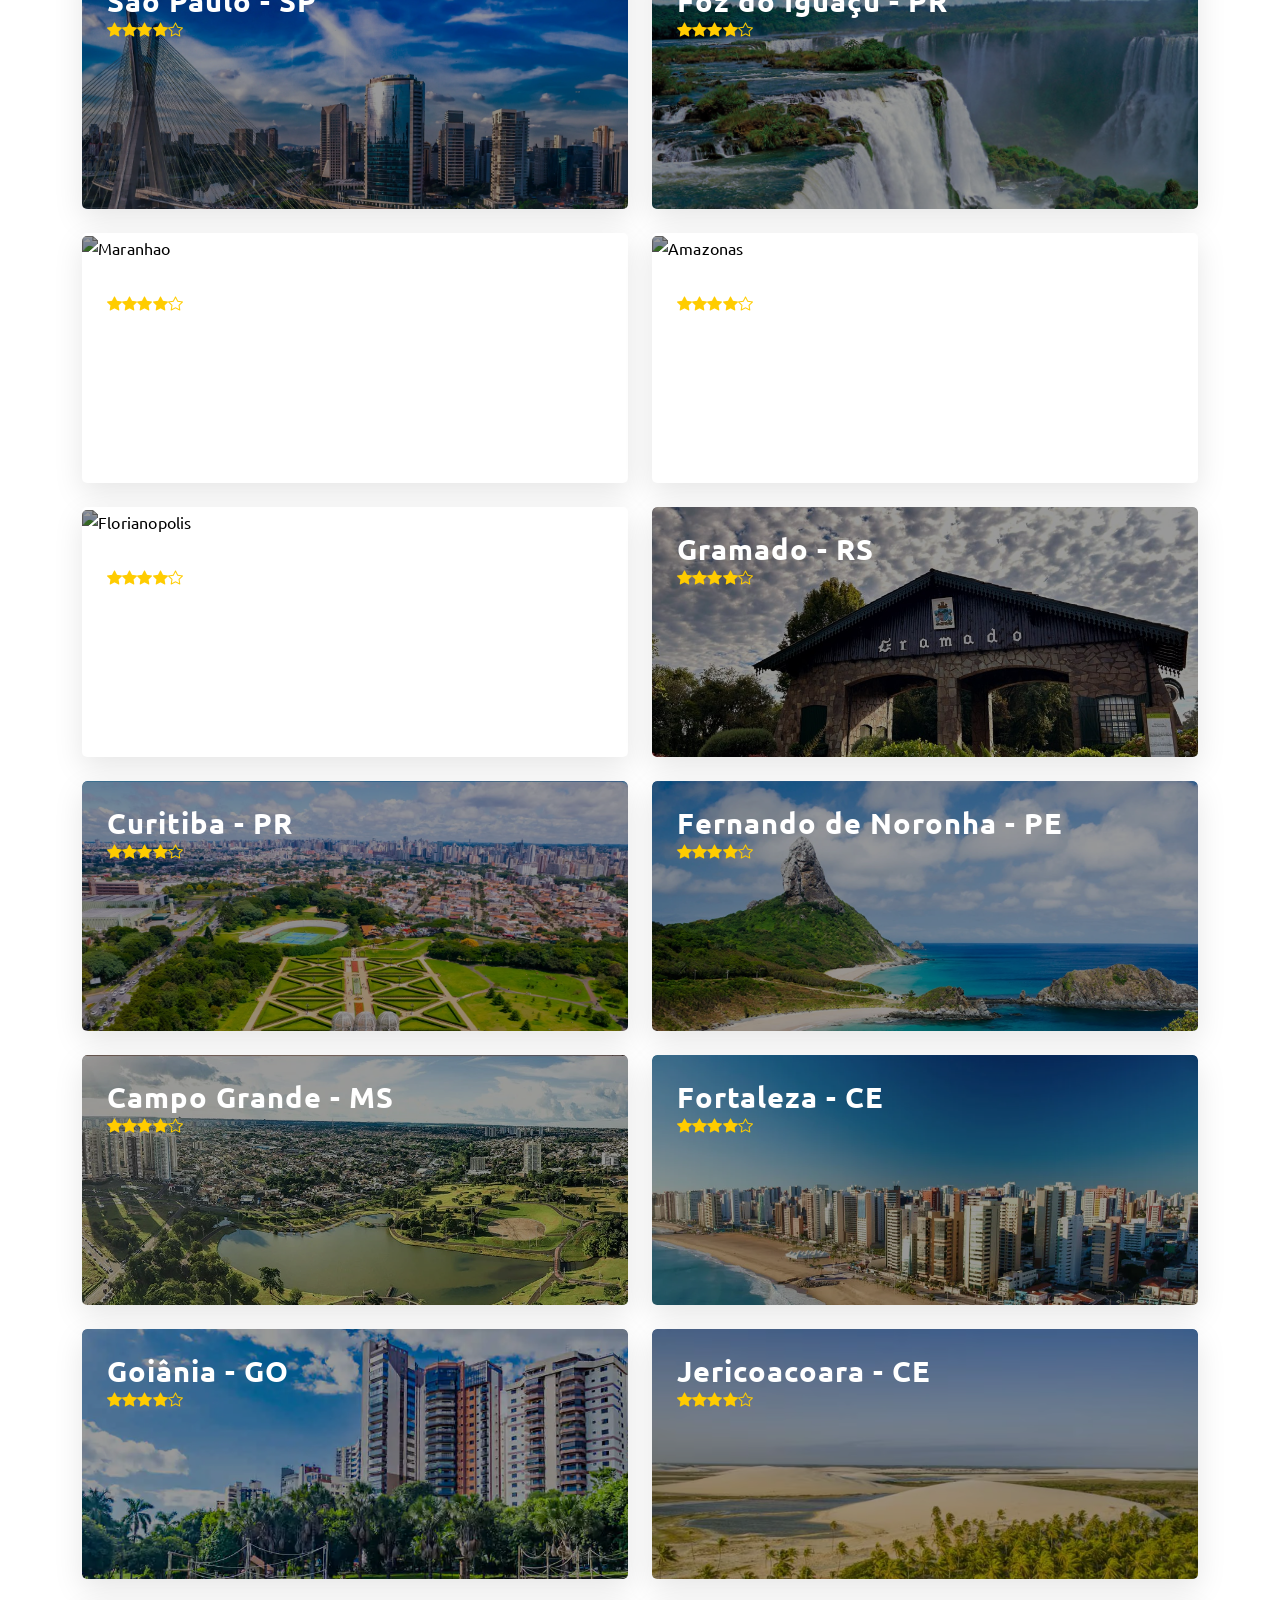
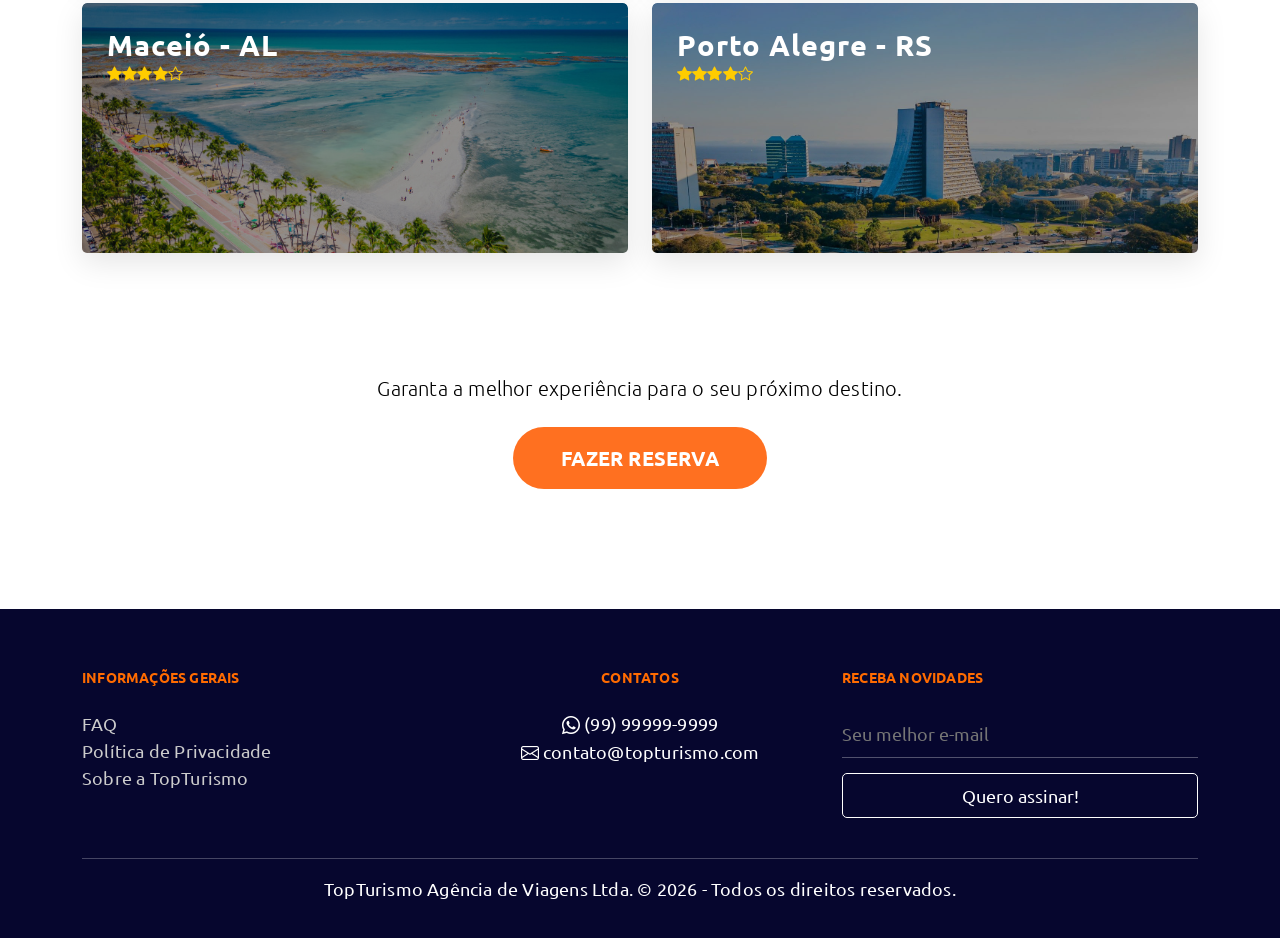
==== commit 712063d2: "adiciona esqueci-senha e redefinir-senha" ====
--- a/index.html
+++ b/index.html
@@ -20,16 +20,26 @@
                     <a href="index.html" class="text-a ms-2 logo-texto">TopTurismo</a>
                 </div>
 
-                <div class="mx-auto busca-container">
-                    <div class="busca-caixa">
-                        <input type="text" placeholder="🔍︎ Buscar destinos...">
-                    </div>
-                </div>
+                <ul class="navbar-nav flex-row gap-4 ms-4 d-none d-lg-flex">
+                    <li class="nav-item"><a class="nav-link text-white" href="#destinos">Destinos</a></li>
+                    <li class="nav-item"><a class="nav-link text-white" href="#reservar">Fazer Reserva</a></li>
+                    <li class="nav-item"><a class="nav-link text-white" href="#sobre-nos">Sobre nós</a></li>
+                    <li class="nav-item"><a class="nav-link text-white" href="#contato">Contato</a></li>
+                </ul>
 
                 <div class="d-flex align-items-center ms-auto gap-3">
-                    <a href="./pages/cadastro.html" class="text-white fs-4 user-icon">
-                        <i class="bi bi-person-circle"></i>
-                    </a>
+                    <div class="dropdown">
+                        <a href="#" class="text-white fs-4 user-icon dropdown-toggle" id="userMenu" role="button"
+                            data-bs-toggle="dropdown" aria-expanded="false">
+                            <i class="bi bi-person-circle"></i>
+                        </a>
+                        <ul class="dropdown-menu dropdown-menu-end">
+                            <li><a class="dropdown-item" href="./pages/login.html"><i
+                                        class="bi bi-box-arrow-in-right me-2"></i>Entrar</a></li>
+                            <li><a class="dropdown-item" href="./pages/cadastro.html"><i
+                                        class="bi bi-person-plus me-2"></i>Cadastre-se</a></li>
+                        </ul>
+                    </div>
 
                     <div class="dropdown">
                         <button class="btn btn-light dropdown-toggle" type="button" id="temaMenu"
@@ -43,6 +53,10 @@
                                         class="bi bi-moon-fill me-2"></i>Escuro</a></li>
                         </ul>
                     </div>
+                    <button class="btn text-white d-lg-none" type="button" data-bs-toggle="offcanvas"
+                        data-bs-target="#menuMobile" aria-controls="menuMobile">
+                        <i class="bi bi-list fs-2"></i>
+                    </button>
                 </div>
             </div>
         </nav>
@@ -142,6 +156,28 @@
             </div>
         </section>
 
+        <section id="sobre-nos" class="py-5">
+            <div class="container">
+                <div class="row align-items-center g-4">
+                    <div class="col-md-6">
+                        <img src="./assets/imagens/foz-do-iguacu-card.png" class="img-fluid rounded"
+                            alt="Sobre a TopTurismo">
+                    </div>
+                    <div class="col-md-6">
+                        <h2 class="display-6 fw-bold secao-intro-h2">Sobre a TopTurismo</h2>
+                        <p class="lead mt-3">
+                            Somos uma agência de viagens dedicada a conectar você aos melhores destinos do Brasil,
+                            com preços justos, suporte dedicado e experiências inesquecíveis.
+                        </p>
+                        <p>
+                            Desde o litoral até o coração da Amazônia, cuidamos de cada detalhe da sua viagem para que
+                            você só precise se preocupar em aproveitar.
+                        </p>
+                    </div>
+                </div>
+            </div>
+        </section>
+
         <section id="destinos" class="py-5"> <!-- Destinos -->
             <div class="container">
                 <h2 class="display-5 fw-bold secao-intro-h2 text-center">Destinos</h2>
@@ -173,7 +209,10 @@
                                             Copacabana e o pôr do sol inesquecível no Arpoador.
                                             <br> Brasília → Rio de Janeiro ≈ 932 km.
                                         </p>
-                                        <a href="./pages/reservas.html" class="btn btn-custom">Reservar</a>
+                                        <button class="btn btn-custom" data-bs-toggle="modal"
+                                            data-bs-target="#loginModal">
+                                            Reservar
+                                        </button>
                                     </div>
                                 </div>
                             </div>
@@ -199,7 +238,10 @@
                                         <p class="descricao-destino">Mergulhe na energia da Bahia: do colorido histórico
                                             do Pelourinho à culinária única e as águas mornas da Praia do Forte. <br>
                                             Brasília → Salvador ≈ 1.058 km.</p>
-                                        <a href="./pages/reservas.html" class="btn btn-custom">Reservar</a>
+                                        <button class="btn btn-custom" data-bs-toggle="modal"
+                                            data-bs-target="#loginModal">
+                                            Reservar
+                                        </button>
                                     </div>
                                 </div>
                             </div>
@@ -225,7 +267,10 @@
                                         <p class="descricao-destino">A capital que nunca para reúne a melhor gastronomia
                                             do país, cultura pulsante e um dos maiores polos financeiros da América
                                             Latina. <br> Brasília → São Paulo ≈ 875 km.</p>
-                                        <a href="./pages/reservas.html" class="btn btn-custom">Reservar</a>
+                                        <button class="btn btn-custom" data-bs-toggle="modal"
+                                            data-bs-target="#loginModal">
+                                            Reservar
+                                        </button>
                                     </div>
                                 </div>
                             </div>
@@ -251,7 +296,10 @@
                                         <p class="descricao-destino">Prepare-se para a força da natureza nas Cataratas
                                             do Iguaçu, uma das sete maravilhas do mundo, em uma experiência de tirar o
                                             fôlego. <br> Brasília → Foz do Iguaçu ≈ 1.276 km.</p>
-                                        <a href="./pages/reservas.html" class="btn btn-custom">Reservar</a>
+                                        <button class="btn btn-custom" data-bs-toggle="modal"
+                                            data-bs-target="#loginModal">
+                                            Reservar
+                                        </button>
                                     </div>
                                 </div>
                             </div>
@@ -277,7 +325,10 @@
                                         <p class="descricao-destino">Um deserto de areias brancas repleto de lagoas
                                             cristalinas. Um cenário surreal e exclusivo no coração do Nordeste
                                             brasileiro. <br> Brasília → Lençois Maranhenses ≈ 1.526 km.</p>
-                                        <a href="./pages/reservas.html" class="btn btn-custom">Reservar</a>
+                                        <button class="btn btn-custom" data-bs-toggle="modal"
+                                            data-bs-target="#loginModal">
+                                            Reservar
+                                        </button>
                                     </div>
                                 </div>
                             </div>
@@ -303,7 +354,10 @@
                                         <p class="descricao-destino">A porta de entrada para a maior floresta tropical
                                             do mundo. Conheça o Teatro Amazonas e o encontro mágico das águas. <br>
                                             Brasília → Manaus ≈ 1.937 km.</p>
-                                        <a href="./pages/reservas.html" class="btn btn-custom">Reservar</a>
+                                        <button class="btn btn-custom" data-bs-toggle="modal"
+                                            data-bs-target="#loginModal">
+                                            Reservar
+                                        </button>
                                     </div>
                                 </div>
                             </div>
@@ -329,7 +383,10 @@
                                         <p class="descricao-destino">A Ilha da Magia combina infraestrutura moderna com
                                             mais de 40 praias paradisíacas, trilhas naturais e o melhor do surfe. <br>
                                             Brasília → Florianópolis ≈ 1.315 km.</p>
-                                        <a href="./pages/reservas.html" class="btn btn-custom">Reservar</a>
+                                        <button class="btn btn-custom" data-bs-toggle="modal"
+                                            data-bs-target="#loginModal">
+                                            Reservar
+                                        </button>
                                     </div>
                                 </div>
                             </div>
@@ -355,7 +412,10 @@
                                         <p class="descricao-destino">A Suíça Brasileira encanta com clima frio,
                                             arquitetura europeia e paisagens inesquecíveis na Serra Gaúcha. <br>
                                             Brasília → Gramado ≈ 1.540 km.</p>
-                                        <a href="./pages/reservas.html" class="btn btn-custom">Reservar</a>
+                                        <button class="btn btn-custom" data-bs-toggle="modal"
+                                            data-bs-target="#loginModal">
+                                            Reservar
+                                        </button>
                                     </div>
                                 </div>
                             </div>
@@ -381,7 +441,10 @@
                                         <p class="descricao-destino">Referência em urbanismo e qualidade de vida, reúne
                                             parques exuberantes e um inverno encantador.<br>
                                             Brasília → Curitiba ≈ 1.080 km.</p>
-                                        <a href="./pages/reservas.html" class="btn btn-custom">Reservar</a>
+                                        <button class="btn btn-custom" data-bs-toggle="modal"
+                                            data-bs-target="#loginModal">
+                                            Reservar
+                                        </button>
                                     </div>
                                 </div>
                             </div>
@@ -408,7 +471,10 @@
                                         <p class="descricao-destino">Um paraíso brasileiro com praias cristalinas, vida
                                             marinha exuberante e paisagens de tirar o fôlego.<br>
                                             Brasília → Fernando de Noronha ≈ 2.155 km.</p>
-                                        <a href="./pages/reservas.html" class="btn btn-custom">Reservar</a>
+                                        <button class="btn btn-custom" data-bs-toggle="modal"
+                                            data-bs-target="#loginModal">
+                                            Reservar
+                                        </button>
                                     </div>
                                 </div>
                             </div>
@@ -434,7 +500,10 @@
                                         <p class="descricao-destino">Porta de entrada para o Pantanal, combina natureza
                                             exuberante, ecoturismo e rica biodiversidade. <br> Brasília → Campo Grande ≈
                                             878 km.</p>
-                                        <a href="./pages/reservas.html" class="btn btn-custom">Reservar</a>
+                                        <button class="btn btn-custom" data-bs-toggle="modal"
+                                            data-bs-target="#loginModal">
+                                            Reservar
+                                        </button>
                                     </div>
                                 </div>
                             </div>
@@ -460,7 +529,10 @@
                                         <p class="descricao-destino">A capital do sol encanta com praias vibrantes,
                                             falésias coloridas e a alegria do povo cearense.<br>
                                             Brasília → Fortaleza ≈ 1.688 km.</p>
-                                        <a href="./pages/reservas.html" class="btn btn-custom">Reservar</a>
+                                        <button class="btn btn-custom" data-bs-toggle="modal"
+                                            data-bs-target="#loginModal">
+                                            Reservar
+                                        </button>
                                     </div>
                                 </div>
                             </div>
@@ -486,7 +558,10 @@
                                         <p class="descricao-destino">Cidade arborizada que une boa gastronomia,
                                             qualidade de vida e clima acolhedor no coração do Brasil. <br>
                                             Brasília → Goiânia ≈ 200 km.</p>
-                                        <a href="./pages/reservas.html" class="btn btn-custom">Reservar</a>
+                                        <button class="btn btn-custom" data-bs-toggle="modal"
+                                            data-bs-target="#loginModal">
+                                            Reservar
+                                        </button>
                                     </div>
                                 </div>
                             </div>
@@ -512,7 +587,10 @@
                                         <p class="descricao-destino">Vilarejo paradisíaco cercado por dunas, lagoas
                                             cristalinas e um pôr do sol inesquecível. <br>
                                             Brasília → Jericoacoara ≈ 1.650 km.</p>
-                                        <a href="./pages/reservas.html" class="btn btn-custom">Reservar</a>
+                                        <button class="btn btn-custom" data-bs-toggle="modal"
+                                            data-bs-target="#loginModal">
+                                            Reservar
+                                        </button>
                                     </div>
                                 </div>
                             </div>
@@ -538,7 +616,10 @@
                                         <p class="descricao-destino">O Caribe brasileiro impressiona com águas
                                             azul-esverdeadas, piscinas naturais e praias paradisíacas.<br>
                                             Brasília → Maceió ≈ 1.485 km.</p>
-                                        <a href="./pages/reservas.html" class="btn btn-custom">Reservar</a>
+                                        <button class="btn btn-custom" data-bs-toggle="modal"
+                                            data-bs-target="#loginModal">
+                                            Reservar
+                                        </button>
                                     </div>
                                 </div>
                             </div>
@@ -564,7 +645,10 @@
                                         <p class="descricao-destino">A capital gaúcha reúne tradição, excelente
                                             gastronomia e acesso às famosas vinícolas da Serra.<br>
                                             Brasília → Porto Alegre ≈ 1.620 km.</p>
-                                        <a href="./pages/reservas.html" class="btn btn-custom">Reservar</a>
+                                        <button class="btn btn-custom" data-bs-toggle="modal"
+                                            data-bs-target="#loginModal">
+                                            Reservar
+                                        </button>
                                     </div>
                                 </div>
                             </div>
@@ -602,7 +686,7 @@
                         <li><a href="#">Sobre a TopTurismo</a></li>
                     </ul>
                 </div>
-                <div class="col-md-4 mb-4 text-center">
+                <div class="col-md-4 mb-4 text-center" id="contato">
                     <h5>Contatos</h5>
                     <div class="footer-contato-item"><i class="bi bi-whatsapp"></i> (99) 99999-9999</div>
                     <div class="footer-contato-item"><i class="bi bi-envelope"></i> contato@topturismo.com</div>
@@ -624,6 +708,72 @@
 
     <script src="https://cdn.jsdelivr.net/npm/bootstrap@5.3.3/dist/js/bootstrap.bundle.min.js"></script>
     <script src="./assets/js/script.js"></script>
+
+    <!-- -->
+    <div class="modal fade" id="loginModal">
+        <div class="modal-dialog modal-dialog-centered">
+            <div class="modal-content text-black text-center p-4">
+                <a type="button" class="btn-close position-absolute top-0 end-0 m-3" data-bs-dismiss="modal"></a>
+                <div class="modal-body">
+                    <i class="bi bi-lock-fill fs-1 text-black mb-3"></i>
+                    <h5 class="mb-3">Faça login ou cadastre-se para reservar</h5>
+                    <div class="d-flex justify-content-center gap-2">
+                        <a href="pages/login.html" class="btn btn-custom">Login</a>
+                        <a href="pages/cadastro.html" class="btn btn-custom">Cadastrar</a>
+                    </div>
+                </div>
+            </div>
+        </div>
+    </div>
+
+    <!-- menu mobile -->
+    <div class="offcanvas offcanvas-end" tabindex="-1" id="menuMobile" aria-labelledby="menuMobileLabel">
+        <div class="offcanvas-header">
+            <div class="d-flex align-items-center">
+                <img src="./assets/imagens/logo-favicon.ico" width="35" height="35" alt="Logo">
+                <span class="ms-2 fw-bold" id="menuMobileLabel">TopTurismo</span>
+            </div>
+            <button type="button" class="btn-close" data-bs-dismiss="offcanvas" aria-label="Fechar"></button>
+        </div>
+        <div class="offcanvas-body">
+            <ul class="list-unstyled">
+                <li class="mb-2">
+                    <a href="#destinos" class="d-flex align-items-center gap-3 p-2 rounded menu-mobile-item">
+                        <i class="bi bi-geo-alt fs-4"></i> Destinos
+                    </a>
+                </li>
+                <li class="mb-2">
+                    <a href="#reservar" class="d-flex align-items-center gap-3 p-2 rounded menu-mobile-item">
+                        <i class="bi bi-calendar-check fs-4"></i> Fazer Reserva
+                    </a>
+                </li>
+                <li class="mb-2">
+                    <a href="#sobre-nos" class="d-flex align-items-center gap-3 p-2 rounded menu-mobile-item">
+                        <i class="bi bi-info-circle fs-4"></i> Sobre nós
+                    </a>
+                </li>
+                <li class="mb-2">
+                    <a href="#contato" class="d-flex align-items-center gap-3 p-2 rounded menu-mobile-item">
+                        <i class="bi bi-telephone fs-4"></i> Contato
+                    </a>
+                </li>
+            </ul>
+            <hr>
+            <ul class="list-unstyled">
+                <li class="mb-2">
+                    <a href="./pages/login.html" class="d-flex align-items-center gap-3 p-2 rounded menu-mobile-item">
+                        <i class="bi bi-box-arrow-in-right fs-4"></i> Entrar
+                    </a>
+                </li>
+                <li>
+                    <a href="./pages/cadastro.html"
+                        class="d-flex align-items-center gap-3 p-2 rounded menu-mobile-item">
+                        <i class="bi bi-person-plus fs-4"></i> Cadastre-se
+                    </a>
+                </li>
+            </ul>
+        </div>
+    </div>
 </body>
 
 </html>
--- a/assets/css/style.css
+++ b/assets/css/style.css
@@ -37,12 +37,6 @@
   background-color: var(--primary-hover) !important;
 }
 
-.busca-container {
-  position: absolute;
-  left: 50%;
-  transform: translateX(-50%);
-}
-
 .text-a {
   color: #fff;
   text-decoration: none;
@@ -96,6 +90,10 @@
 .dropdown-item:hover,
 .dropdown-menu:hover {
   color: var(--btn-bg);
+}
+
+section[id] {
+    scroll-margin-top: 90px;
 }
 
 .img-opacidade {
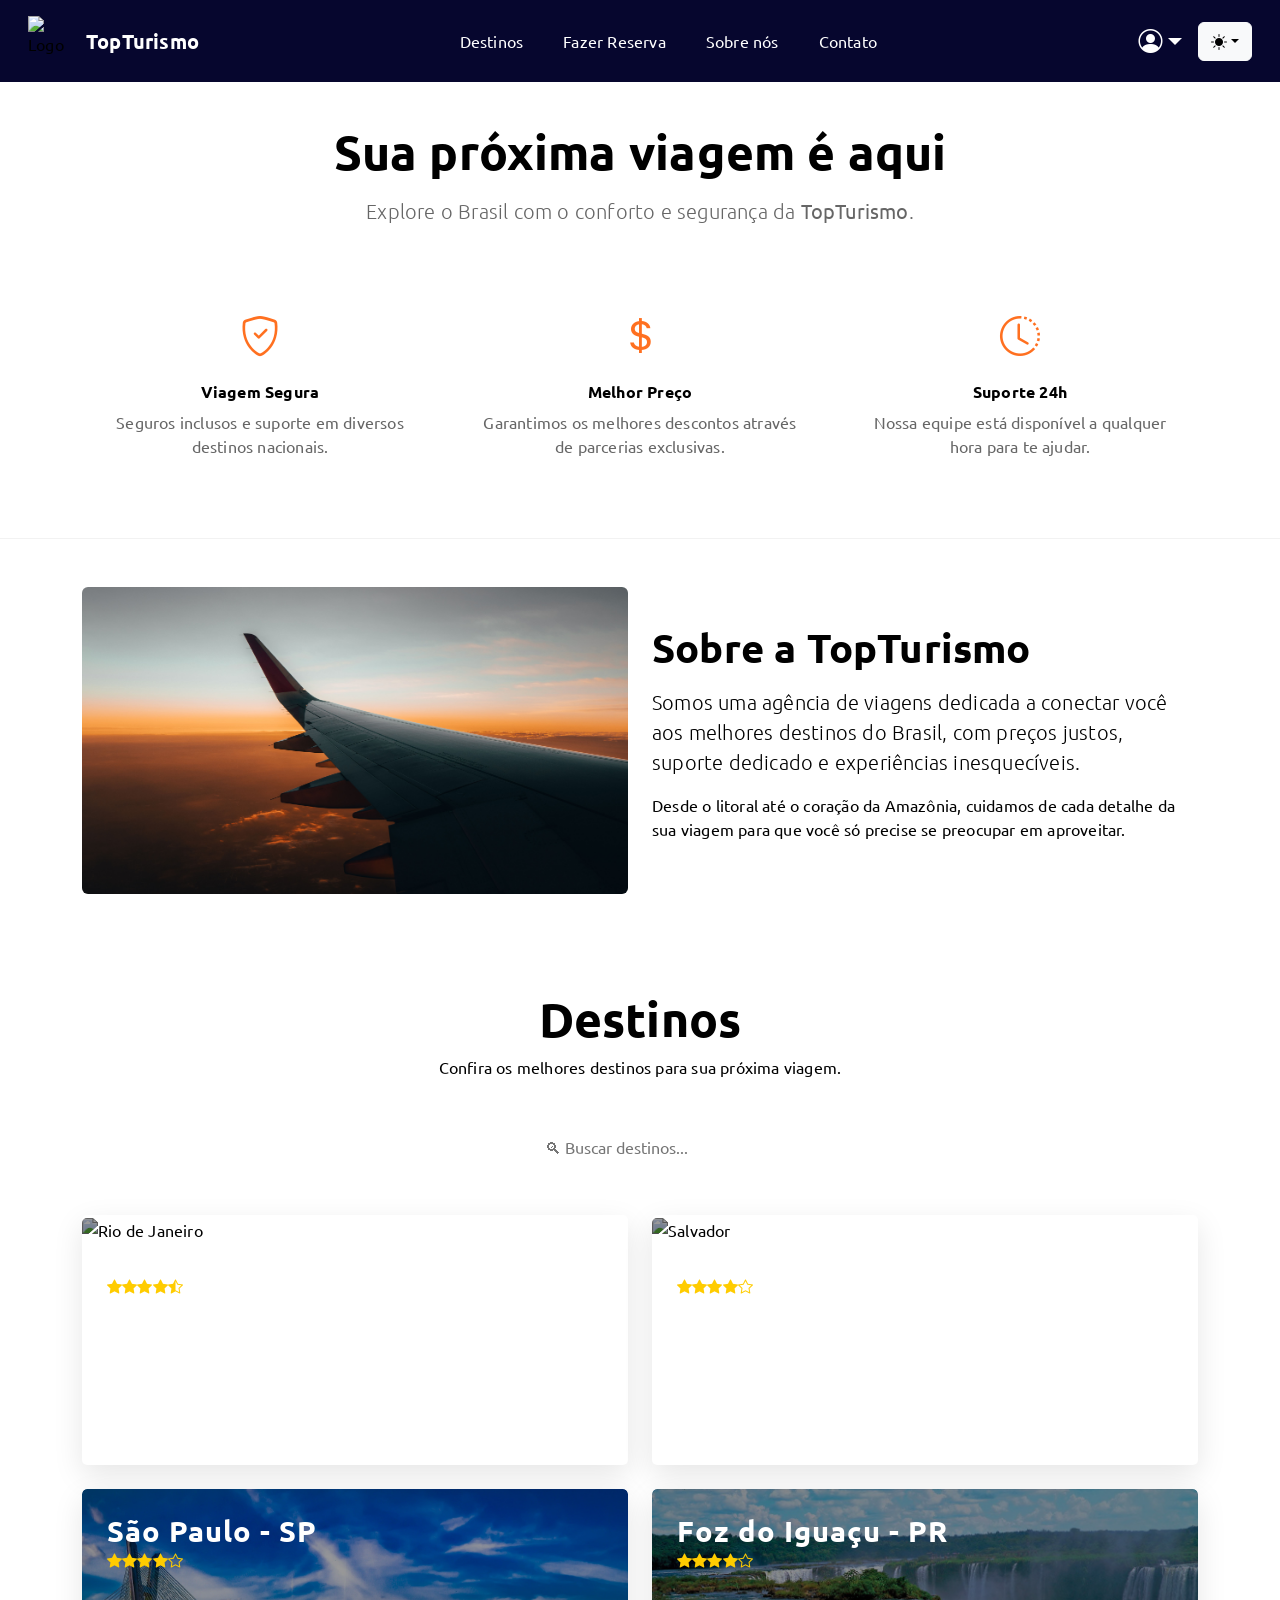
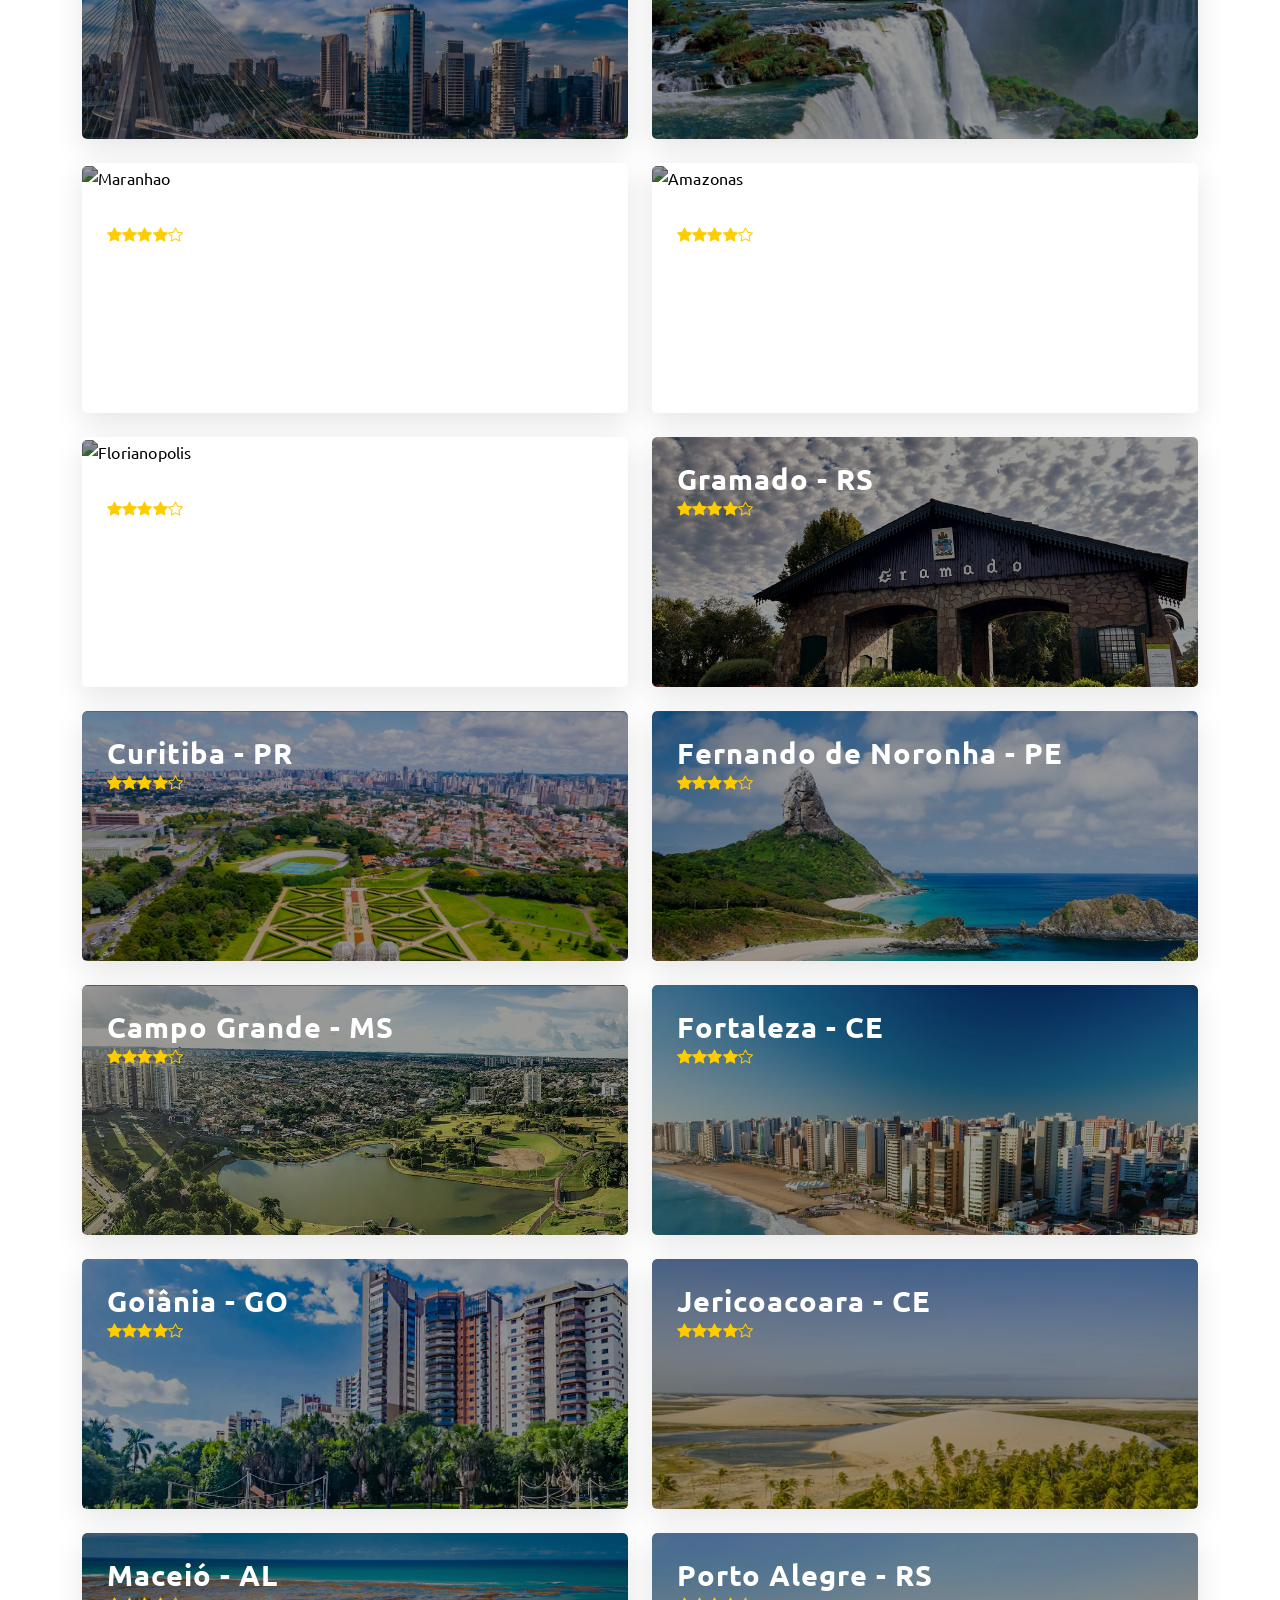
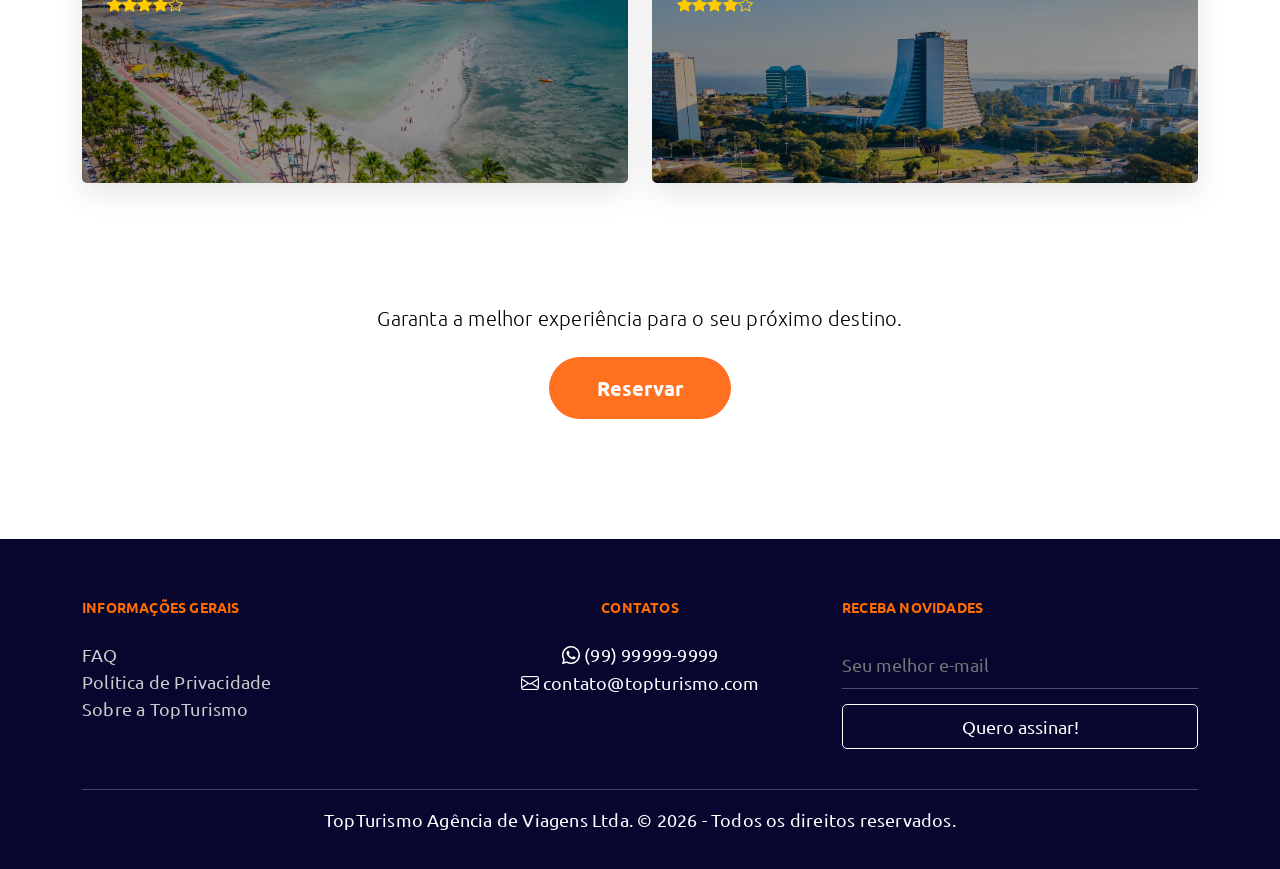
==== commit dcd40adf: "configura seção sobre-nos" ====
--- a/index.html
+++ b/index.html
@@ -20,12 +20,14 @@
                     <a href="index.html" class="text-a ms-2 logo-texto">TopTurismo</a>
                 </div>
 
-                <ul class="navbar-nav flex-row gap-4 ms-4 d-none d-lg-flex">
-                    <li class="nav-item"><a class="nav-link text-white" href="#destinos">Destinos</a></li>
-                    <li class="nav-item"><a class="nav-link text-white" href="#reservar">Fazer Reserva</a></li>
-                    <li class="nav-item"><a class="nav-link text-white" href="#sobre-nos">Sobre nós</a></li>
-                    <li class="nav-item"><a class="nav-link text-white" href="#contato">Contato</a></li>
-                </ul>
+                <div class="flex-grow-1 d-none d-lg-flex justify-content-center">
+                    <ul class="navbar-nav flex-row gap-4">
+                        <li class="nav-item"><a class="nav-link text-white" href="#destinos">Destinos</a></li>
+                        <li class="nav-item"><a class="nav-link text-white" href="#reservar">Fazer Reserva</a></li>
+                        <li class="nav-item"><a class="nav-link text-white" href="#sobre-nos">Sobre nós</a></li>
+                        <li class="nav-item"><a class="nav-link text-white" href="#contato">Contato</a></li>
+                    </ul>
+                </div>
 
                 <div class="d-flex align-items-center ms-auto gap-3">
                     <div class="dropdown">
@@ -120,7 +122,7 @@
             </div>
         </section>
 
-        <section class="secao-intro py-5"> <!-- Seção introdutoria -->
+        <section class="secao-intro py-5"> <!--Seção introdutoria-->
             <div class="container text-center">
                 <div class="row justify-content-center">
                     <div class="col-md-8 mb-5">
@@ -156,11 +158,11 @@
             </div>
         </section>
 
-        <section id="sobre-nos" class="py-5">
+        <section id="sobre-nos" class="py-5"> <!--Seção sobre nós-->
             <div class="container">
                 <div class="row align-items-center g-4">
                     <div class="col-md-6">
-                        <img src="./assets/imagens/foz-do-iguacu-card.png" class="img-fluid rounded"
+                        <img src="./assets/imagens/sobre-nos.jpg" class="img-fluid rounded"
                             alt="Sobre a TopTurismo">
                     </div>
                     <div class="col-md-6">
@@ -666,9 +668,10 @@
                     <div class="col-md-8">
                         <p class="lead mb-4">Garanta a melhor experiência para o seu próximo destino.</p>
 
-                        <a class="btn btn-lg text-white btn-custom px-5 py-3 mb-4" href="./pages/reservas.html">
-                            FAZER RESERVA
-                        </a>
+                        <button class="btn-custom btn btn-lg text-white btn-custom px-5 py-3 mb-4" data-bs-toggle="modal"
+                                            data-bs-target="#loginModal">
+                                            Reservar
+                                        </button>
                     </div>
                 </div>
             </div>
@@ -713,7 +716,7 @@
     <div class="modal fade" id="loginModal">
         <div class="modal-dialog modal-dialog-centered">
             <div class="modal-content text-black text-center p-4">
-                <a type="button" class="btn-close position-absolute top-0 end-0 m-3" data-bs-dismiss="modal"></a>
+                <button type="button" class="btn btn-close position-absolute top-0 end-0 m-3 p-3" data-bs-dismiss="modal"></button>
                 <div class="modal-body">
                     <i class="bi bi-lock-fill fs-1 text-black mb-3"></i>
                     <h5 class="mb-3">Faça login ou cadastre-se para reservar</h5>
--- a/assets/css/style.css
+++ b/assets/css/style.css
@@ -464,6 +464,15 @@
   color: var(--primary-hover);
 }
 
+.menu-mobile-item {
+    color: inherit;
+    text-decoration: none;
+    transition: background-color 0.2s;
+}
+.menu-mobile-item:hover {
+    background-color: rgba(0, 0, 0, 0.05);
+}
+
 /* Mobile */
 @media (max-width: 768px) {
   .img-opacidade {
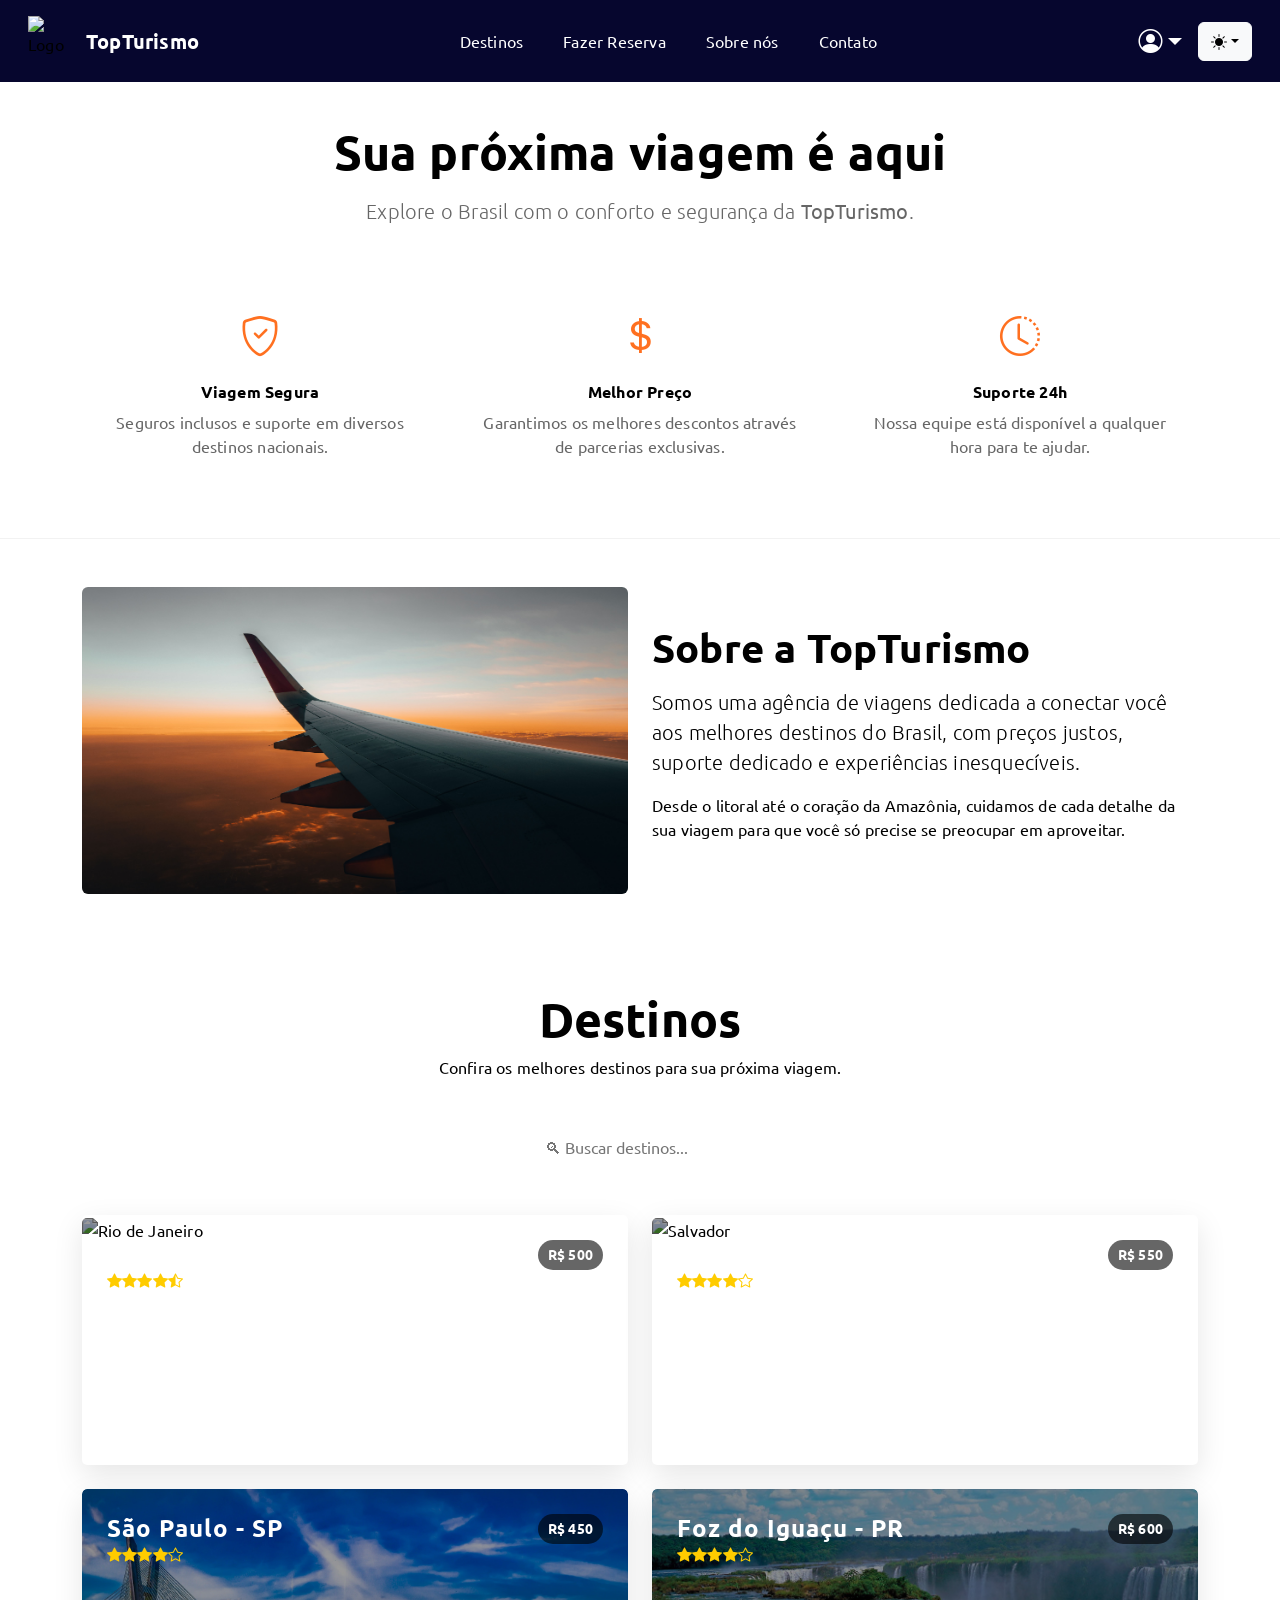
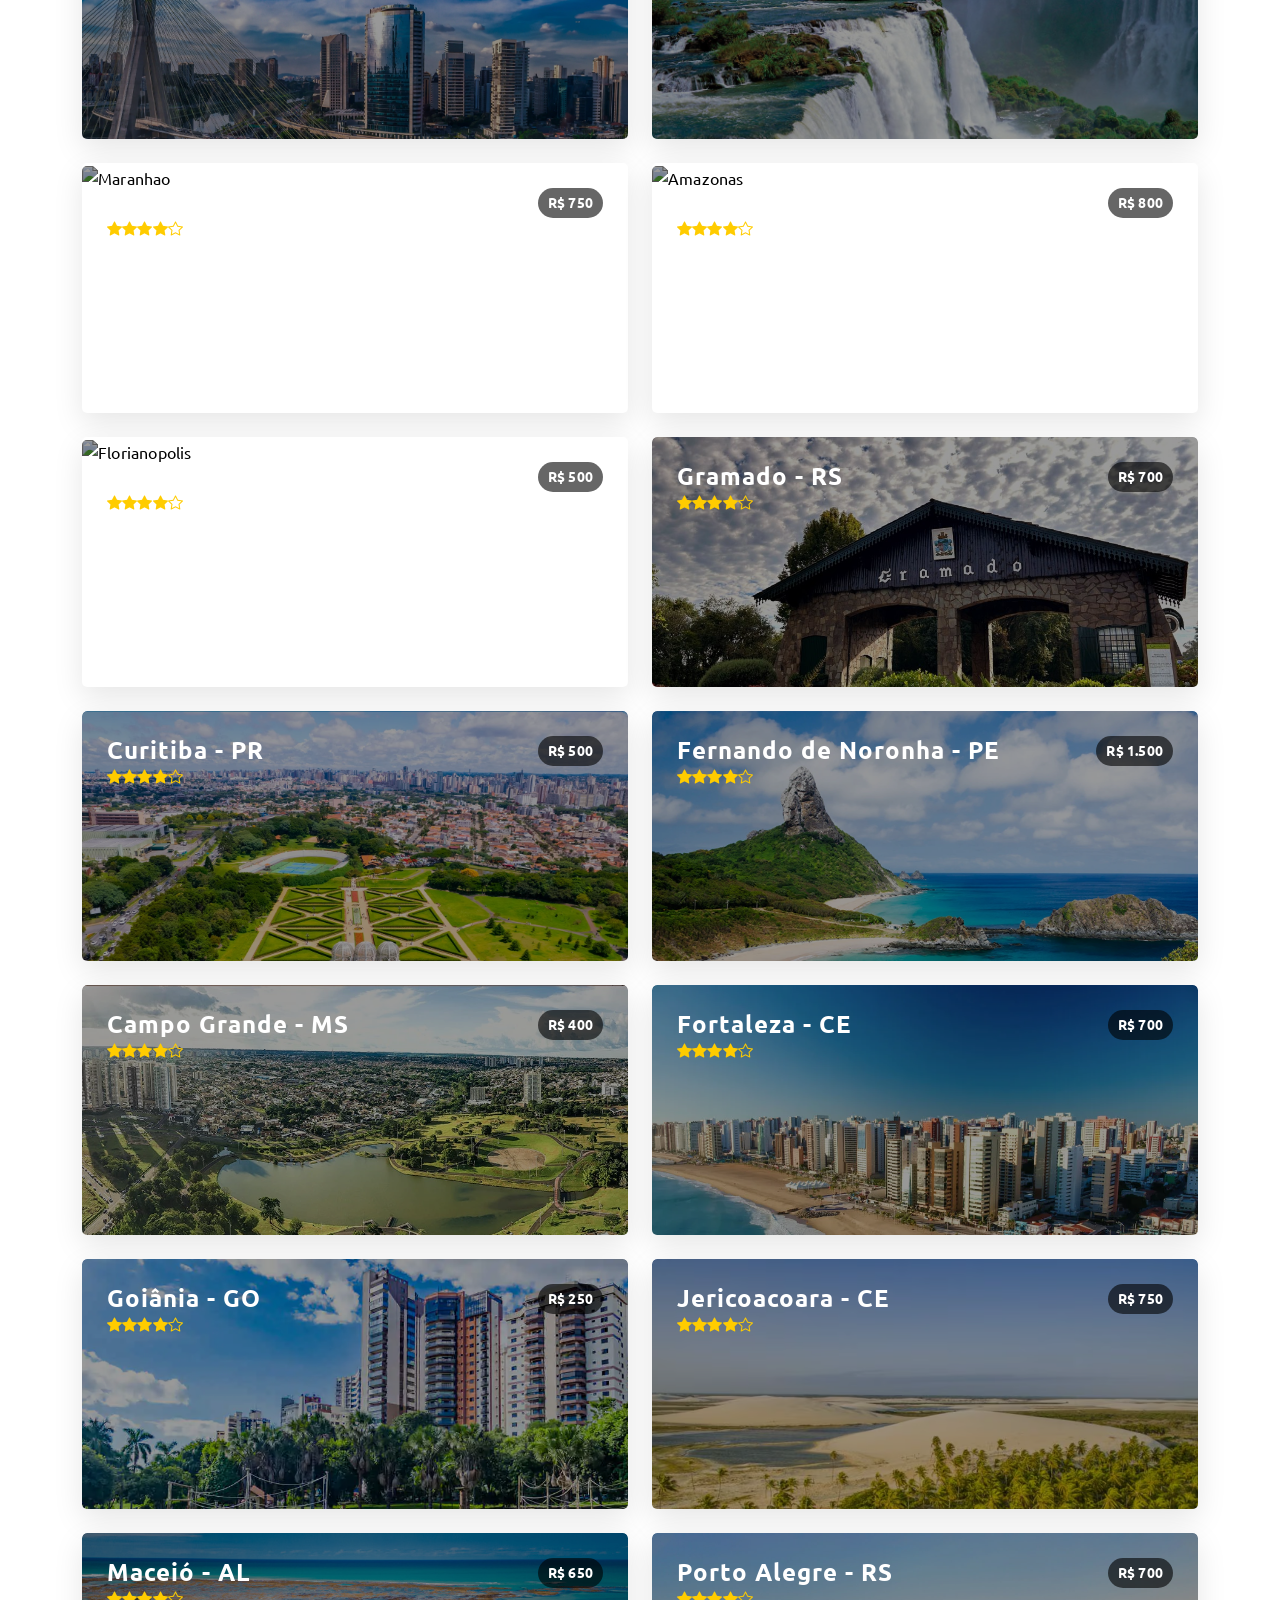
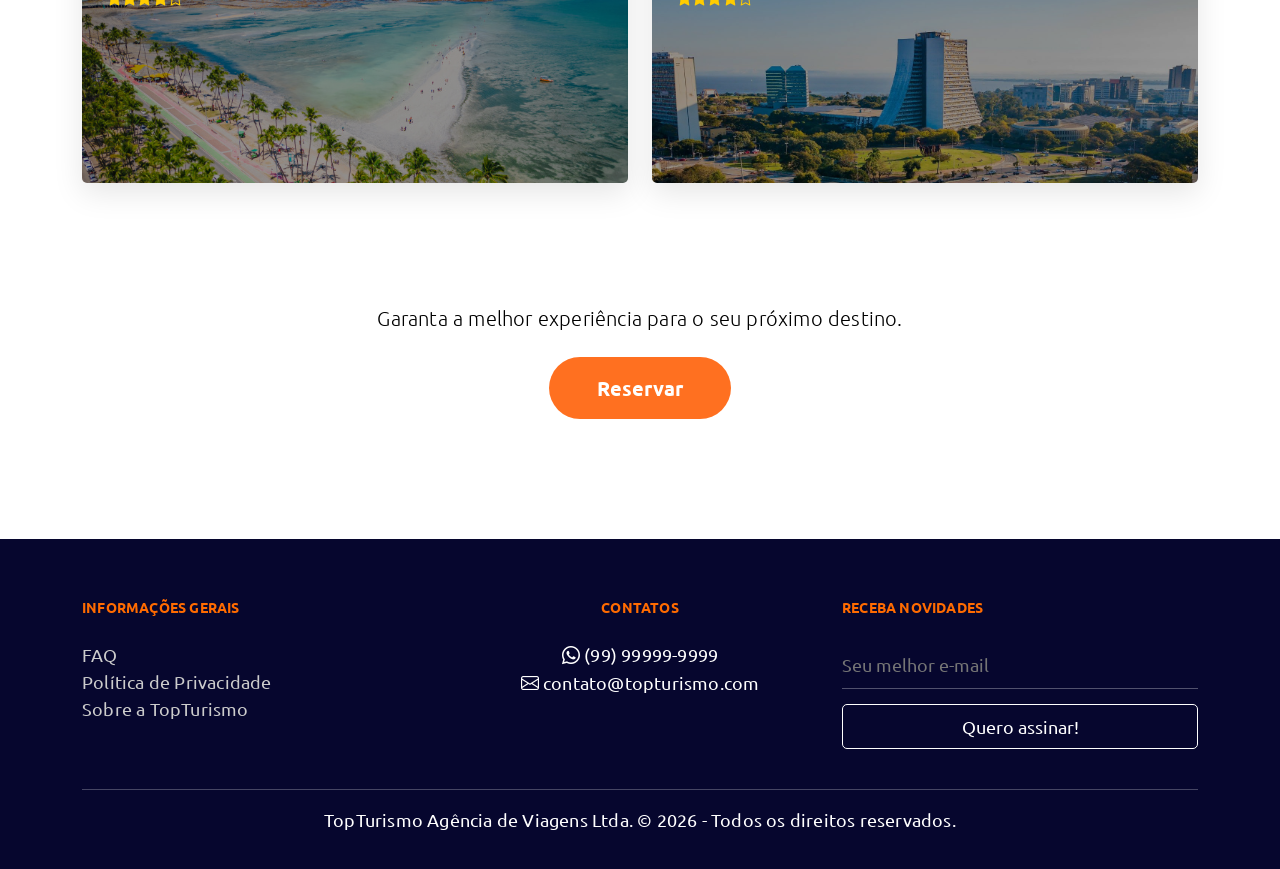
==== commit 834ca3d7: "Adiciona tags de preço aos destinos." ====
--- a/index.html
+++ b/index.html
@@ -194,7 +194,7 @@
                             <div class="card-img-container">
                                 <img class="card-img-top" src="./assets/imagens/rio-de-janeiro.jpg"
                                     alt="Rio de Janeiro">
-
+                                        <div class="preco-badge">R$ 500</div>
                                 <div class="card-info-fixa">
                                     <h5 class="nome-destino-overlay">Rio de Janeiro - RJ</h5>
                                     <div class="avaliacao-estrelas">
@@ -225,7 +225,7 @@
                         <div class="card h-100 card-destino-custom">
                             <div class="card-img-container">
                                 <img class="card-img-top" src="./assets/imagens/salvador.jpg" alt="Salvador">
-
+                                    <div class="preco-badge">R$ 550</div>
                                 <div class="card-info-fixa">
                                     <h5 class="nome-destino-overlay">Salvador - BA</h5>
                                     <div class="avaliacao-estrelas">
@@ -254,7 +254,7 @@
                         <div class="card h-100 card-destino-custom">
                             <div class="card-img-container">
                                 <img class="card-img-top" src="./assets/imagens/sao-paulo-card.jpg" alt="Florianopolis">
-
+                                    <div class="preco-badge">R$ 450</div>
                                 <div class="card-info-fixa">
                                     <h5 class="nome-destino-overlay">São Paulo - SP</h5>
                                     <div class="avaliacao-estrelas">
@@ -283,7 +283,7 @@
                         <div class="card h-100 card-destino-custom">
                             <div class="card-img-container">
                                 <img class="card-img-top" src="./assets/imagens/foz-do-iguacu-card.png" alt="Parana">
-
+                                    <div class="preco-badge">R$ 600</div>
                                 <div class="card-info-fixa">
                                     <h5 class="nome-destino-overlay">Foz do Iguaçu - PR</h5>
                                     <div class="avaliacao-estrelas">
@@ -312,7 +312,7 @@
                         <div class="card h-100 card-destino-custom">
                             <div class="card-img-container">
                                 <img class="card-img-top" src="./assets/imagens/maranhao.jpg" alt="Maranhao">
-
+                                    <div class="preco-badge">R$ 750</div>
                                 <div class="card-info-fixa">
                                     <h5 class="nome-destino-overlay">Lençois Maranhenses - MA</h5>
                                     <div class="avaliacao-estrelas">
@@ -341,7 +341,7 @@
                         <div class="card h-100 card-destino-custom">
                             <div class="card-img-container">
                                 <img class="card-img-top" src="./assets/imagens/amazonia.jpg" alt="Amazonas">
-
+                                    <div class="preco-badge">R$ 800</div>
                                 <div class="card-info-fixa">
                                     <h5 class="nome-destino-overlay">Manaus - AM</h5>
                                     <div class="avaliacao-estrelas">
@@ -370,7 +370,7 @@
                         <div class="card h-100 card-destino-custom">
                             <div class="card-img-container">
                                 <img class="card-img-top" src="./assets/imagens/florianopolis.jpg" alt="Florianopolis">
-
+                                    <div class="preco-badge">R$ 500</div>
                                 <div class="card-info-fixa">
                                     <h5 class="nome-destino-overlay">Florianópolis - SC</h5>
                                     <div class="avaliacao-estrelas">
@@ -399,7 +399,7 @@
                         <div class="card h-100 card-destino-custom">
                             <div class="card-img-container">
                                 <img class="card-img-top" src="./assets/imagens/gramado-card.jpg" alt="Florianopolis">
-
+                                    <div class="preco-badge">R$ 700</div>
                                 <div class="card-info-fixa">
                                     <h5 class="nome-destino-overlay">Gramado - RS</h5>
                                     <div class="avaliacao-estrelas">
@@ -428,7 +428,7 @@
                         <div class="card h-100 card-destino-custom">
                             <div class="card-img-container">
                                 <img class="card-img-top" src="./assets/imagens/curitiba.png" alt="Florianopolis">
-
+                                    <div class="preco-badge">R$ 500</div>
                                 <div class="card-info-fixa">
                                     <h5 class="nome-destino-overlay">Curitiba - PR</h5>
                                     <div class="avaliacao-estrelas">
@@ -458,7 +458,7 @@
                             <div class="card-img-container">
                                 <img class="card-img-top" src="./assets/imagens/fernando-de-nornoha.png"
                                     alt="Florianopolis">
-
+                                        <div class="preco-badge">R$ 1.500</div>
                                 <div class="card-info-fixa">
                                     <h5 class="nome-destino-overlay">Fernando de Noronha - PE</h5>
                                     <div class="avaliacao-estrelas">
@@ -487,7 +487,7 @@
                         <div class="card h-100 card-destino-custom">
                             <div class="card-img-container">
                                 <img class="card-img-top" src="./assets/imagens/campo-grande.png" alt="Campo Grande">
-
+                                    <div class="preco-badge">R$ 400</div>
                                 <div class="card-info-fixa">
                                     <h5 class="nome-destino-overlay">Campo Grande - MS</h5>
                                     <div class="avaliacao-estrelas">
@@ -516,7 +516,7 @@
                         <div class="card h-100 card-destino-custom">
                             <div class="card-img-container">
                                 <img class="card-img-top" src="./assets/imagens/Fortaleza.png" alt="Fortaleza">
-
+                                     <div class="preco-badge">R$ 700</div>
                                 <div class="card-info-fixa">
                                     <h5 class="nome-destino-overlay">Fortaleza - CE</h5>
                                     <div class="avaliacao-estrelas">
@@ -545,7 +545,7 @@
                         <div class="card h-100 card-destino-custom">
                             <div class="card-img-container">
                                 <img class="card-img-top" src="./assets/imagens/Goiania.png" alt="Goiânia">
-
+                                    <div class="preco-badge">R$ 250</div>
                                 <div class="card-info-fixa">
                                     <h5 class="nome-destino-overlay">Goiânia - GO</h5>
                                     <div class="avaliacao-estrelas">
@@ -574,7 +574,7 @@
                         <div class="card h-100 card-destino-custom">
                             <div class="card-img-container">
                                 <img class="card-img-top" src="./assets/imagens/Jericoacoara.png" alt="Jericoacoara">
-
+                                    <div class="preco-badge">R$ 750</div>
                                 <div class="card-info-fixa">
                                     <h5 class="nome-destino-overlay">Jericoacoara - CE</h5>
                                     <div class="avaliacao-estrelas">
@@ -603,7 +603,7 @@
                         <div class="card h-100 card-destino-custom">
                             <div class="card-img-container">
                                 <img class="card-img-top" src="./assets/imagens/maceio-card.jpg" alt="Meceió">
-
+                                    <div class="preco-badge">R$ 650</div>
                                 <div class="card-info-fixa">
                                     <h5 class="nome-destino-overlay">Maceió - AL</h5>
                                     <div class="avaliacao-estrelas">
@@ -632,7 +632,7 @@
                         <div class="card h-100 card-destino-custom">
                             <div class="card-img-container">
                                 <img class="card-img-top" src="./assets/imagens/porto-alegre.jpg" alt="Porto Alegre">
-
+                                    <div class="preco-badge">R$ 700</div>
                                 <div class="card-info-fixa">
                                     <h5 class="nome-destino-overlay">Porto Alegre - RS</h5>
                                     <div class="avaliacao-estrelas">
--- a/assets/css/style.css
+++ b/assets/css/style.css
@@ -181,6 +181,18 @@
   height: 250px;
 
 }
+.preco-badge {
+    position: absolute;
+    top: 25px;
+    right: 25px;
+    background-color: rgba(0, 0, 0, 0.6);
+    color: #fff;
+    padding: 4px 10px;
+    border-radius: 20px;
+    font-weight: bold;
+    font-size: 0.9rem;
+    z-index: 2;
+}
 
 .card-img-top {
   width: 100%;
@@ -201,9 +213,11 @@
 .nome-destino-overlay {
   color: #ffffff !important;
   font-weight: 700;
-  font-size: clamp(1.2rem, 4vw, 1.8rem);
+  font-size: clamp(1.1rem, 3.2vw, 1.5rem);
   margin: 0;
   letter-spacing: 1px;
+   padding-right: 100px;
+  
 }
 
 .avaliacao-estrelas {
@@ -517,4 +531,15 @@
   .form-info {
     margin-top: 60px;
   }
+  /* --- ADICIONAR ESSAS DUAS AQUI --- */
+  .preco-badge {
+    font-size: 0.75rem;
+    padding: 3px 8px;
+    top: 15px;
+    right: 15px;
+  }
+
+  .nome-destino-overlay {
+    padding-right: 60px;
+  }
 }
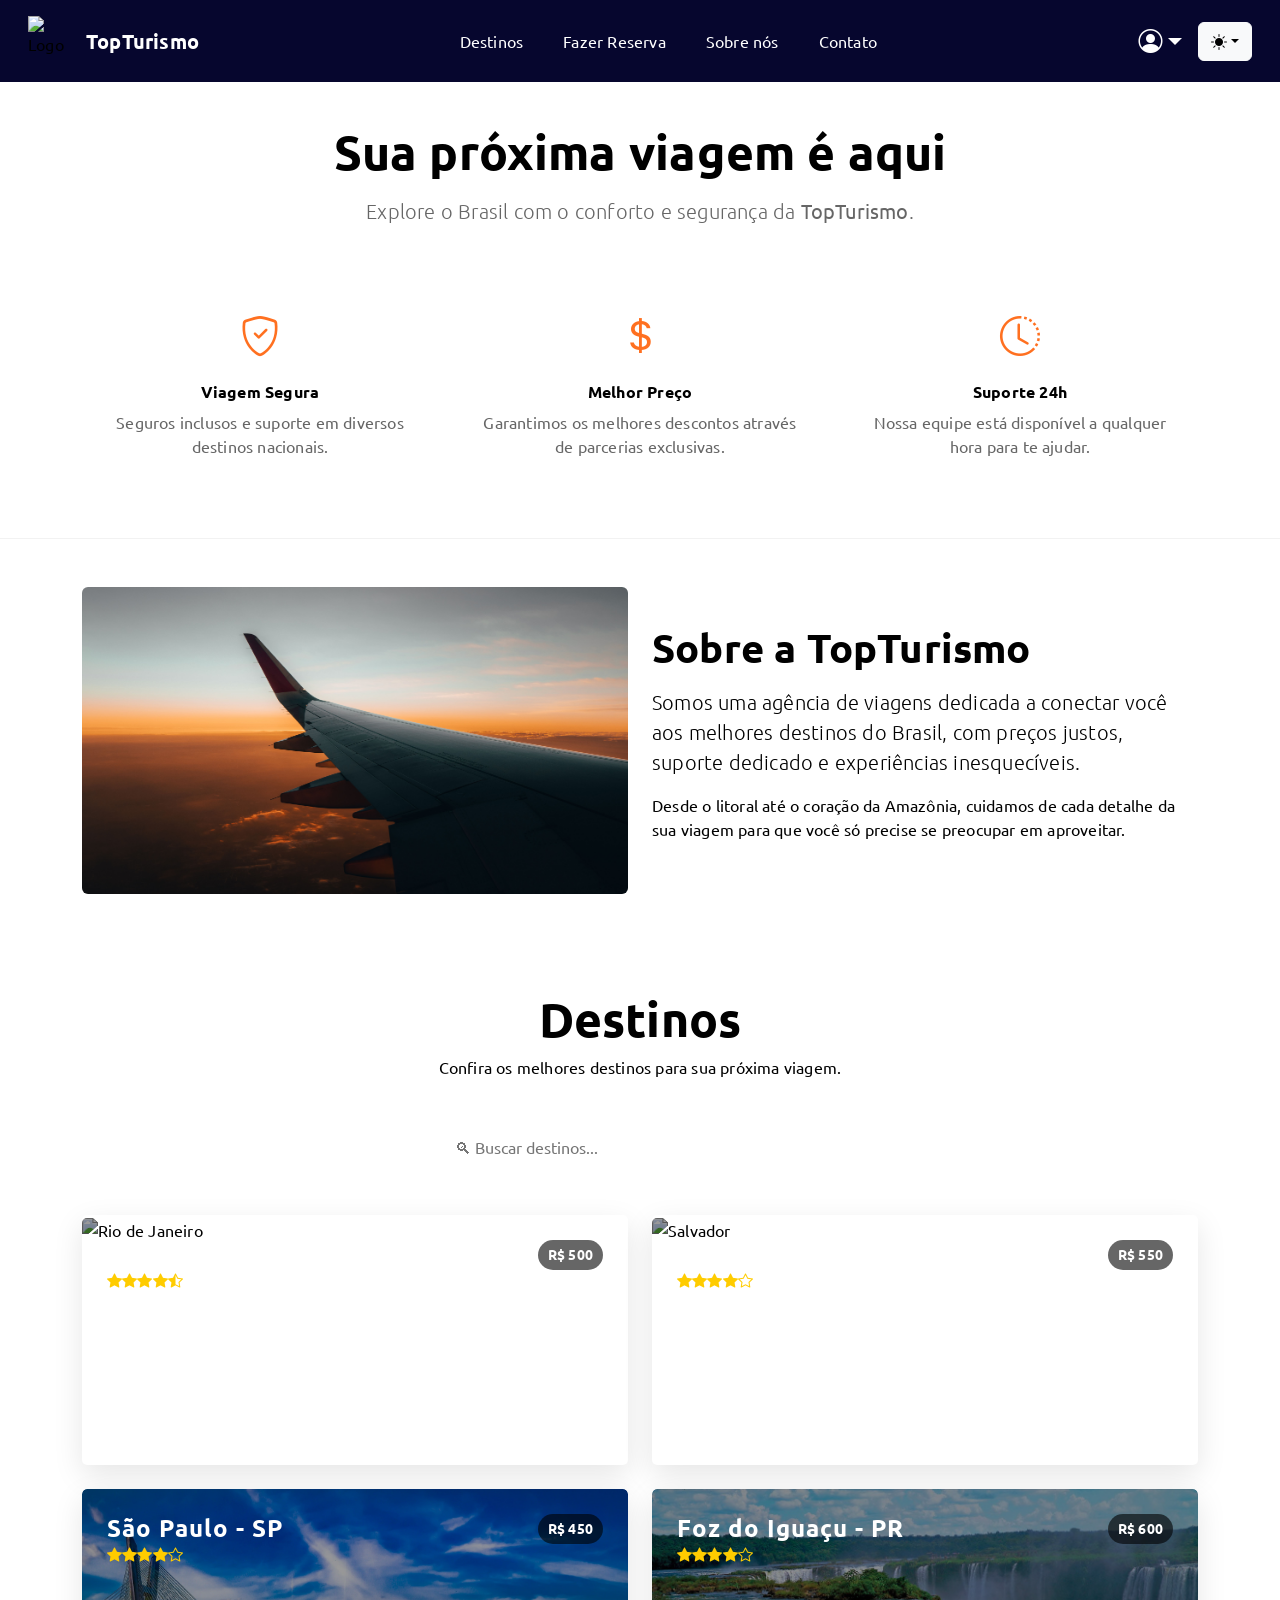
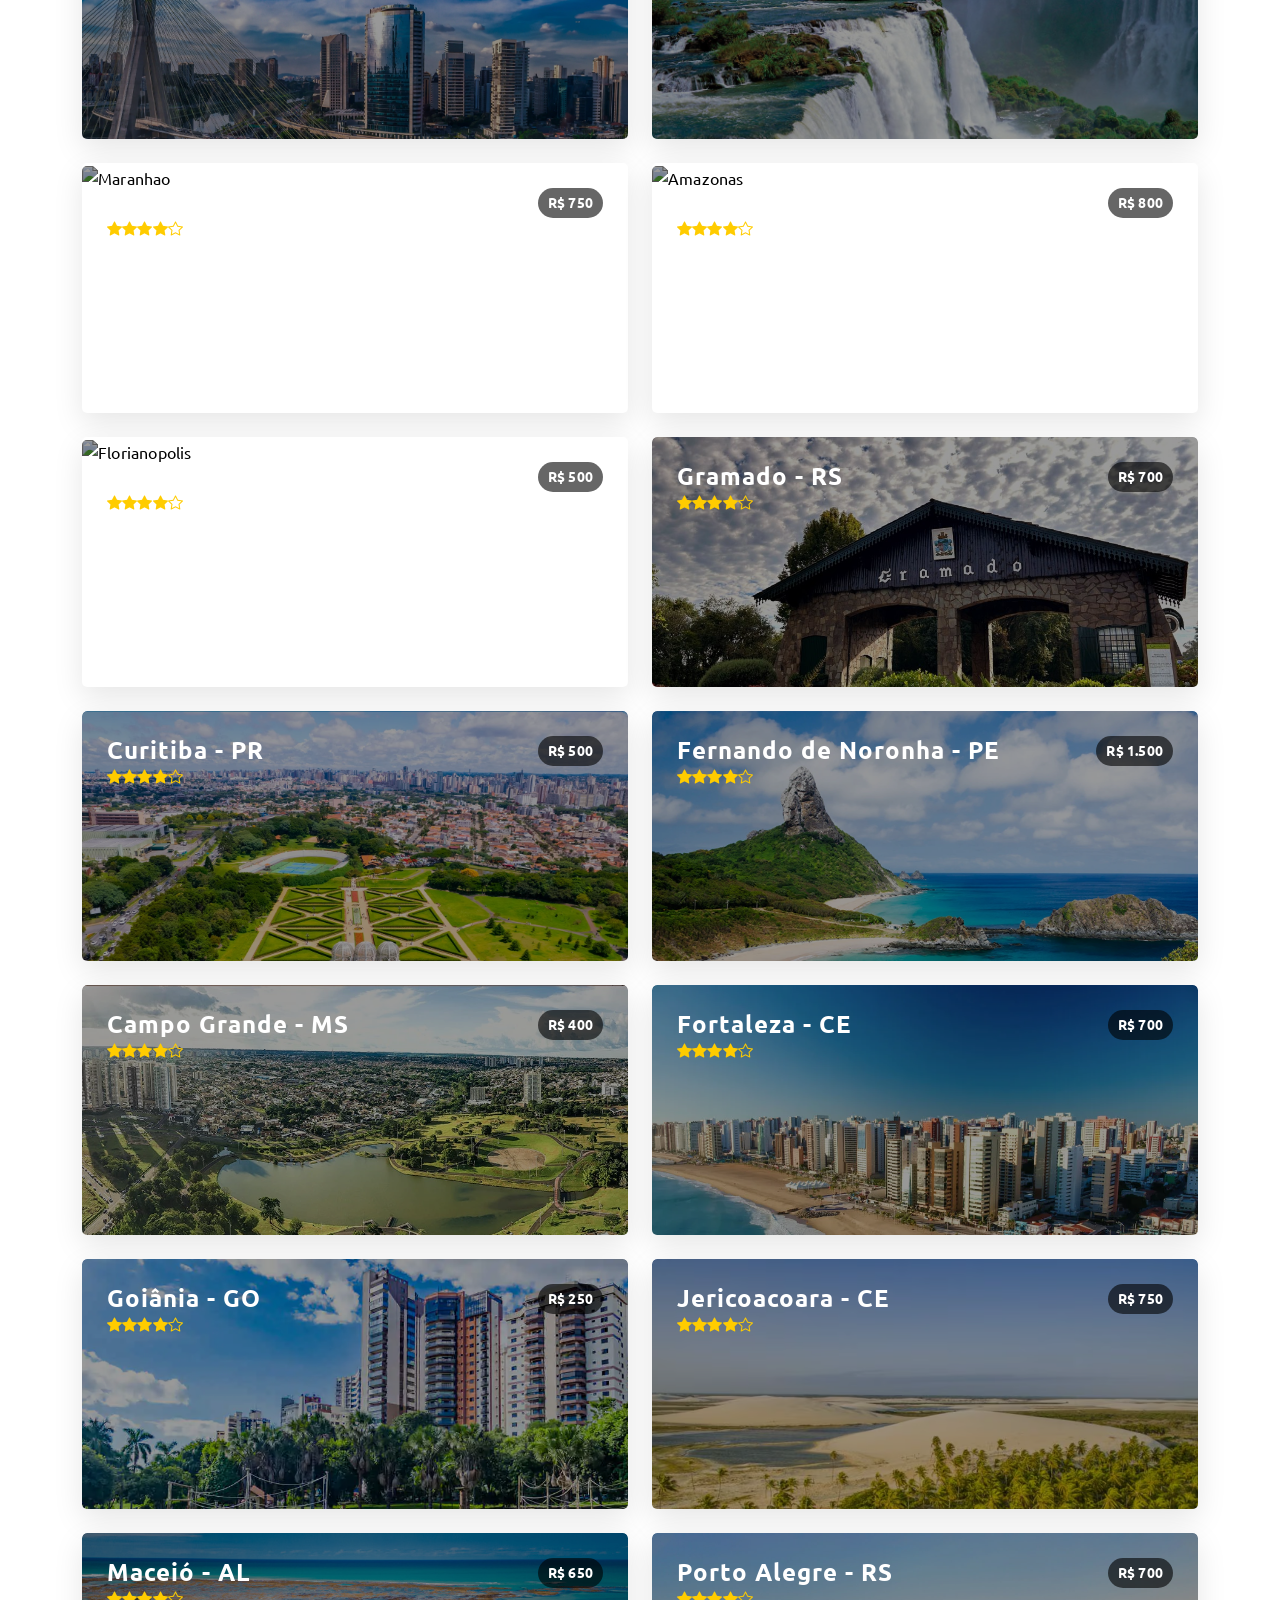
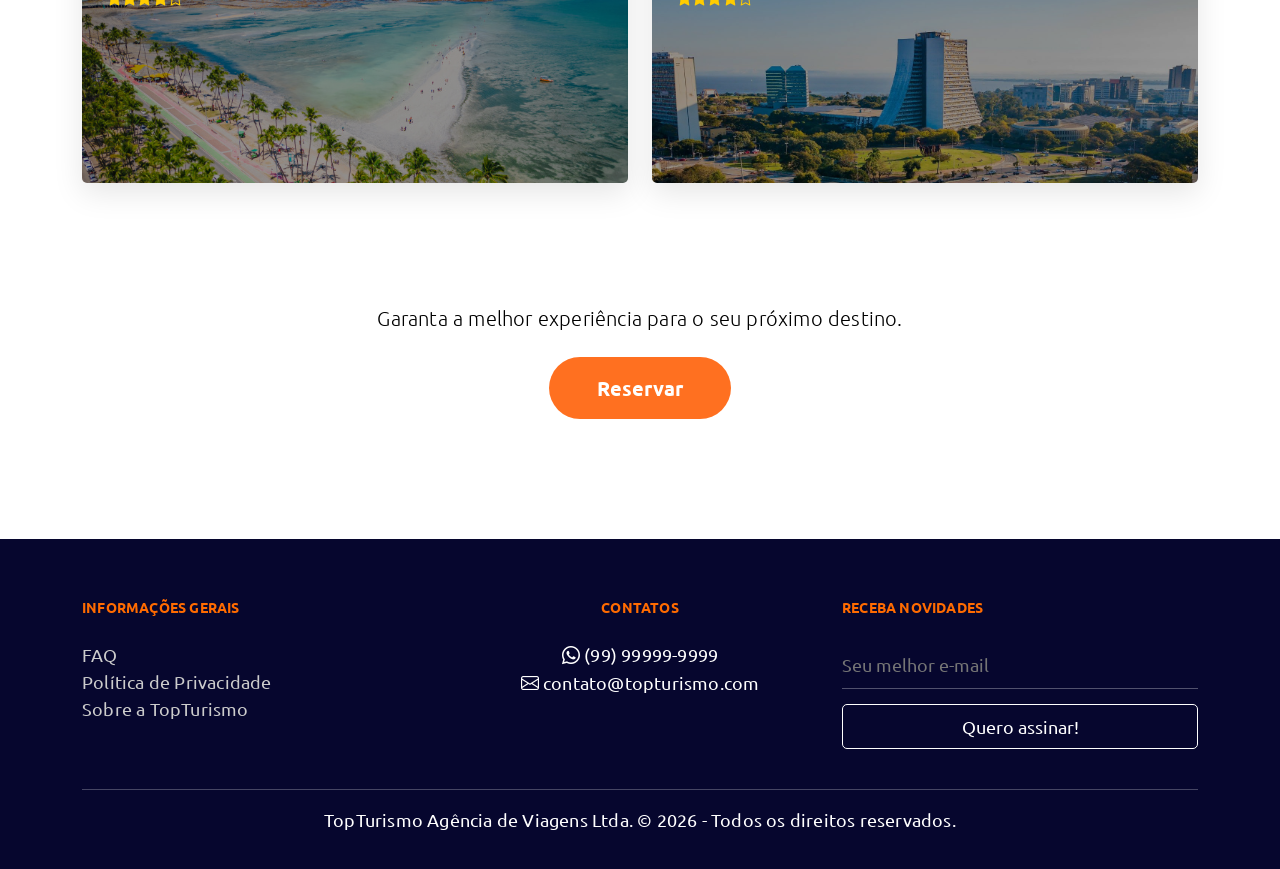
==== commit 8fc91e16: "conserta caixa de busca" ====
--- a/index.html
+++ b/index.html
@@ -31,11 +31,11 @@
 
                 <div class="d-flex align-items-center ms-auto gap-3">
                     <div class="dropdown">
-                        <a href="#" class="text-white fs-4 user-icon dropdown-toggle" id="userMenu" role="button"
+                        <a href="#" class="text-white fs-4 user-icon dropdown-toggle" id="userAuthMenu" role="button"
                             data-bs-toggle="dropdown" aria-expanded="false">
                             <i class="bi bi-person-circle"></i>
                         </a>
-                        <ul class="dropdown-menu dropdown-menu-end">
+                        <ul class="dropdown-menu dropdown-menu-end" id="userAuthMenuList">
                             <li><a class="dropdown-item" href="./pages/login.html"><i
                                         class="bi bi-box-arrow-in-right me-2"></i>Entrar</a></li>
                             <li><a class="dropdown-item" href="./pages/cadastro.html"><i
@@ -716,12 +716,13 @@
     <div class="modal fade" id="loginModal">
         <div class="modal-dialog modal-dialog-centered">
             <div class="modal-content text-black text-center p-4">
-                <button type="button" class="btn btn-close position-absolute top-0 end-0 m-3 p-3" data-bs-dismiss="modal"></button>
+                <i type="button" class="btn btn-close position-absolute top-0 end-0 p-3" data-bs-dismiss="modal"></i>
                 <div class="modal-body">
                     <i class="bi bi-lock-fill fs-1 text-black mb-3"></i>
                     <h5 class="mb-3">Faça login ou cadastre-se para reservar</h5>
                     <div class="d-flex justify-content-center gap-2">
-                        <a href="pages/login.html" class="btn btn-custom">Login</a>
+                        <a href="pages/login.html" class="btn btn-custom">
+                            Fazer Login</a>
                         <a href="pages/cadastro.html" class="btn btn-custom">Cadastrar</a>
                     </div>
                 </div>
@@ -762,7 +763,7 @@
                 </li>
             </ul>
             <hr>
-            <ul class="list-unstyled">
+            <ul class="list-unstyled" id="userAuthMenuMobileList">
                 <li class="mb-2">
                     <a href="./pages/login.html" class="d-flex align-items-center gap-3 p-2 rounded menu-mobile-item">
                         <i class="bi bi-box-arrow-in-right fs-4"></i> Entrar
--- a/assets/css/style.css
+++ b/assets/css/style.css
@@ -58,12 +58,12 @@
   border-radius: 20px;
   border: none;
   outline: none;
-  width: 220px;
+  width: 400px;
   transition: 0.3s;
 }
 
 .busca-caixa input:focus {
-  width: 260px;
+  width: 500px;
 }
 
 .user-icon {
@@ -503,9 +503,12 @@
     display: none;
   }
 
-  .busca-caixa input,
+  .busca-caixa input {
+    width: 100px;
+  }
+
   .busca-caixa input:focus {
-    width: 100px;
+    width: 200px;
   }
 
   nav {
